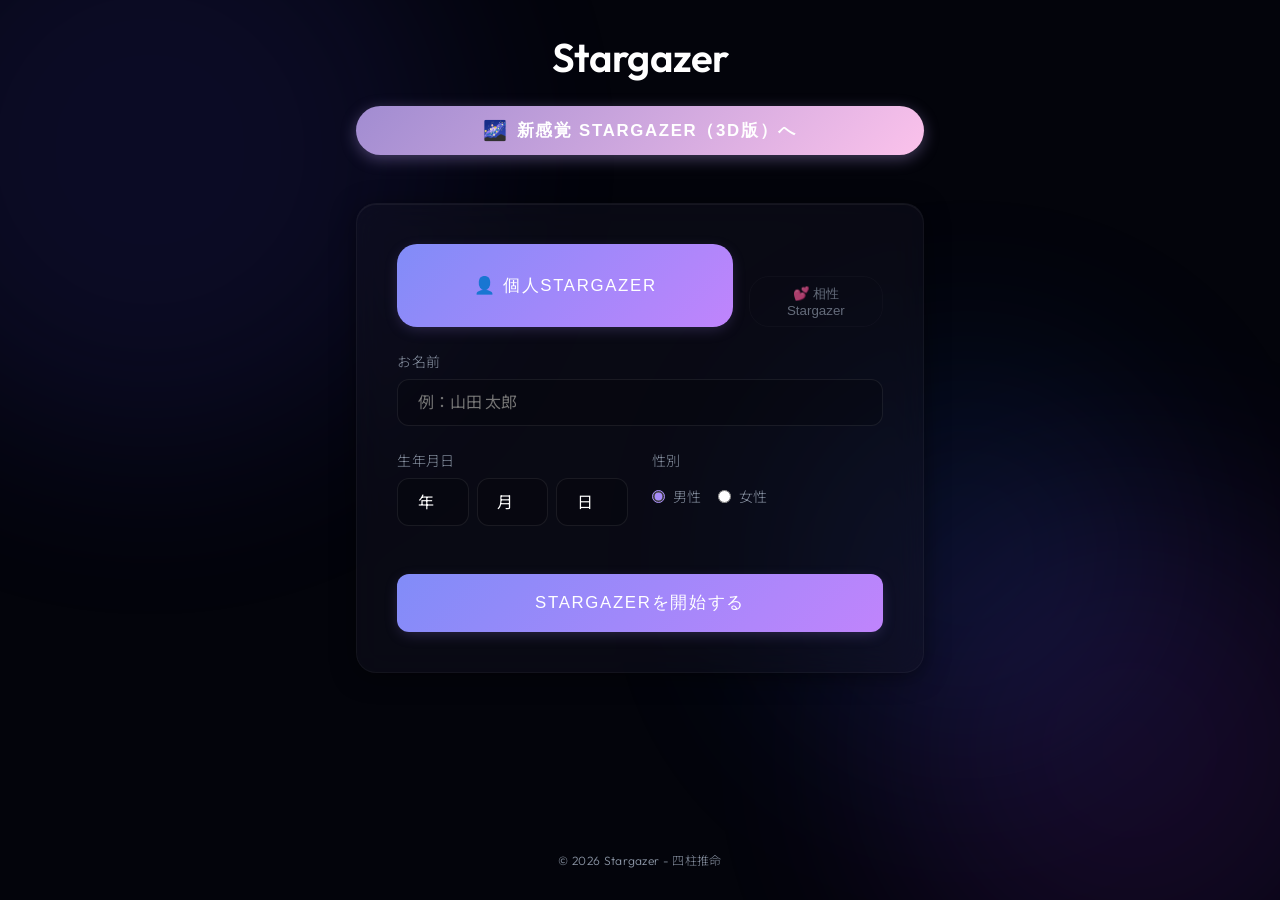
==== index.html @ 3d7edbcd "Add daily fortune aura features, avatar balloon, calendar fortune details, and clean up specific sch" ====
<!DOCTYPE html>
<html lang="ja">

<head>
    <meta charset="UTF-8">
    <meta name="viewport" content="width=device-width, initial-scale=1.0">
    <title>Stargazer | 四柱推命鑑定</title>
    <link rel="preconnect" href="https://fonts.googleapis.com">
    <link rel="preconnect" href="https://fonts.gstatic.com" crossorigin>
    <link
        href="https://fonts.googleapis.com/css2?family=Outfit:wght@300;400;600&family=Noto+Sans+JP:wght@300;400;700&display=swap"
        rel="stylesheet">
    <link rel="stylesheet" href="styles.css">
    <!-- Chart.js -->
    <script src="https://cdn.jsdelivr.net/npm/chart.js"></script>
</head>

<body>
    <div class="background-blobs">
        <div class="blob blob-1"></div>
        <div class="blob blob-2"></div>
        <div class="blob blob-3"></div>
    </div>

    <main class="container">
        <section class="hero glass-panel">
            <h1 class="title" style="margin-bottom: 0;">Stargazer</h1>
            <a href="metaverse.html" class="btn-primary"
                style="display:inline-flex; align-items:center; justify-content:center; gap:0.5rem; margin-top:1.5rem; padding: 0.8rem 2rem; background: linear-gradient(135deg, #a18cd1 0%, #fbc2eb 100%); text-decoration:none; font-weight:bold; border-radius:30px; box-shadow: 0 4px 15px rgba(161, 140, 209, 0.4); transition: transform 0.3s;">
                <span style="font-size:1.2rem;">🌌</span> 新感覚 Stargazer（3D版）へ
            </a>
        </section>

        <section class="card glass input-section">
            <div class="mode-toggle" style="display:flex; justify-content:center; gap:1rem; margin-bottom:1.5rem;">
                <button type="button" id="btn-mode-single" class="btn-primary"
                    style="padding:0.5rem 2rem; border-radius:20px;">👤 個人Stargazer</button>
                <button type="button" id="btn-mode-pair" class="btn-secondary"
                    style="padding:0.5rem 2rem; border-radius:20px; opacity:0.7;">💕 相性Stargazer</button>
            </div>

            <form id="appraisal-form">
                <input type="hidden" id="appraisal-mode" value="single">

                <div id="person-a-block">
                    <h3 class="form-section-title" id="title-person-a"
                        style="display:none; margin-bottom:1rem; font-size:1.1rem; border-bottom:1px solid rgba(255,255,255,0.1); padding-bottom:0.5rem; color:var(--text-primary);">
                        あなた（一人目）の情報</h3>
                    <div class="form-group">
                        <label for="name">お名前</label>
                        <input type="text" id="name" placeholder="例：山田 太郎" required>
                    </div>
                    <div class="form-row">
                        <div class="form-group">
                            <label>生年月日</label>
                            <div class="birthday-selects">
                                <select id="birthday-year" required>
                                    <option value="">年</option>
                                </select>
                                <select id="birthday-month" required>
                                    <option value="">月</option>
                                    <option value="1">1月</option>
                                    <option value="2">2月</option>
                                    <option value="3">3月</option>
                                    <option value="4">4月</option>
                                    <option value="5">5月</option>
                                    <option value="6">6月</option>
                                    <option value="7">7月</option>
                                    <option value="8">8月</option>
                                    <option value="9">9月</option>
                                    <option value="10">10月</option>
                                    <option value="11">11月</option>
                                    <option value="12">12月</option>
                                </select>
                                <select id="birthday-day" required>
                                    <option value="">日</option>
                                </select>
                            </div>
                        </div>
                        <div class="form-group">
                            <label>性別</label>
                            <div class="radio-group">
                                <label class="radio-label">
                                    <input type="radio" name="gender" value="male" checked>
                                    <span>男性</span>
                                </label>
                                <label class="radio-label">
                                    <input type="radio" name="gender" value="female">
                                    <span>女性</span>
                                </label>
                            </div>
                        </div>
                    </div>
                </div>

                <div id="person-b-block" class="hidden" style="margin-top:2rem;">
                    <h3 class="form-section-title"
                        style="margin-bottom:1rem; font-size:1.1rem; border-bottom:1px solid rgba(255,255,255,0.1); padding-bottom:0.5rem; color:var(--text-primary);">
                        お相手（二人目）の情報</h3>
                    <div class="form-group">
                        <label for="name-b">お名前</label>
                        <input type="text" id="name-b" placeholder="例：鈴木 花子">
                    </div>
                    <div class="form-row">
                        <div class="form-group">
                            <label>生年月日</label>
                            <div class="birthday-selects">
                                <select id="birthday-year-b">
                                    <option value="">年</option>
                                </select>
                                <select id="birthday-month-b">
                                    <option value="">月</option>
                                    <option value="1">1月</option>
                                    <option value="2">2月</option>
                                    <option value="3">3月</option>
                                    <option value="4">4月</option>
                                    <option value="5">5月</option>
                                    <option value="6">6月</option>
                                    <option value="7">7月</option>
                                    <option value="8">8月</option>
                                    <option value="9">9月</option>
                                    <option value="10">10月</option>
                                    <option value="11">11月</option>
                                    <option value="12">12月</option>
                                </select>
                                <select id="birthday-day-b">
                                    <option value="">日</option>
                                </select>
                            </div>
                        </div>
                        <div class="form-group">
                            <label>性別</label>
                            <div class="radio-group">
                                <label class="radio-label">
                                    <input type="radio" name="gender-b" value="male">
                                    <span>男性</span>
                                </label>
                                <label class="radio-label">
                                    <input type="radio" name="gender-b" value="female" checked>
                                    <span>女性</span>
                                </label>
                            </div>
                        </div>
                    </div>
                </div>

                <button type="submit" class="btn-primary" style="margin-top:1.5rem;">Stargazerを開始する</button>
            </form>
        </section>

        <section id="result-section" class="result-section hidden">
            <div class="card glass result-card">
                <div class="result-header">
                    <h2 id="result-user-name">山田 太郎 様</h2>
                    <p id="result-user-info">1988年6月29日 生まれ</p>
                </div>

                <div class="meishiki-container">
                    <h3>命式表</h3>

                    <div class="chushatsu-container">
                        <div class="chushatsu-box">天中殺：<span id="chushatsu-value">--</span></div>
                    </div>

                    <div class="meishiki-grid">
                        <!-- Header Row (L to R: Label, Day, Month, Year) -->
                        <div class="meishiki-item header label">柱</div>
                        <div class="meishiki-item header day-pillar">日柱</div>
                        <div class="meishiki-item header">月柱</div>
                        <div class="meishiki-item header">年柱</div>

                        <!-- Kanshi Row -->
                        <div class="meishiki-item label">干支</div>
                        <div id="kanshi-day" class="meishiki-item kanshi-cell day-pillar">
                            <div class="kanshi-chars" id="char-day">--</div>
                        </div>
                        <div id="kanshi-month" class="meishiki-item kanshi-cell">
                            <div class="kanshi-chars" id="char-month">--</div>
                        </div>
                        <div id="kanshi-year" class="meishiki-item kanshi-cell">
                            <div class="kanshi-chars" id="char-year">--</div>
                        </div>

                        <!-- Number Row -->
                        <div class="meishiki-item label">（蔵干指数）</div>
                        <div id="num-day" class="meishiki-item value day-pillar">30</div>
                        <div id="num-month" class="meishiki-item value">--</div>
                        <div id="num-year" class="meishiki-item value">30</div>

                        <!-- Zokan Row -->
                        <div class="meishiki-item label">蔵干</div>
                        <div id="zokan-day" class="meishiki-item value day-pillar">--</div>
                        <div id="zokan-month" class="meishiki-item value">--</div>
                        <div id="zokan-year" class="meishiki-item value">--</div>

                        <!-- Tsuhensai (Main Star) Row -->
                        <div class="meishiki-item label">通変星</div>
                        <div id="tuhen-day-main" class="meishiki-item value day-pillar"></div>
                        <div id="tuhen-month" class="meishiki-item value">--</div>
                        <div id="tuhen-year" class="meishiki-item value">--</div>

                        <!-- Zokan Tsuhensai Row -->
                        <div class="meishiki-item label">蔵干通変星</div>
                        <div id="ztuhen-day" class="meishiki-item value day-pillar">--</div>
                        <div id="ztuhen-month" class="meishiki-item value">--</div>
                        <div id="ztuhen-year" class="meishiki-item value">--</div>

                        <!-- Juniniunsei Row -->
                        <div class="meishiki-item label">十二運星</div>
                        <div id="unsei-day" class="meishiki-item value day-pillar">--</div>
                        <div id="unsei-month" class="meishiki-item value">--</div>
                        <div id="unsei-year" class="meishiki-item value">--</div>

                        <!-- Unsei Energy Row -->
                        <div class="meishiki-item label">運勢エネルギー</div>
                        <div id="energy-day" class="meishiki-item value energy-cell day-pillar">--</div>
                        <div id="energy-month" class="meishiki-item value energy-cell">--</div>
                        <div id="energy-year" class="meishiki-item value energy-cell">--</div>
                    </div>
                </div>

                <div class="analysis-grid">
                    <div class="analysis-card nature-card">
                        <h4>本質（日干）</h4>
                        <div id="nature-icon" class="nature-icon">🌿</div>
                        <p id="nature-title" class="nature-title">乙（きのと）</p>
                        <p id="nature-desc" class="nature-desc">準備中...</p>
                    </div>
                    <div class="analysis-card parameter-card" style="padding: 1.5rem 0.5rem;">
                        <h4 style="margin-bottom: 0;">📊 五行バランス</h4>
                        <div class="radar-chart-container"
                            style="position: relative; width: 100%; height: 180px; margin: 0 auto;">
                            <canvas id="fiveStarsChart"></canvas>
                        </div>
                    </div>
                    <div class="analysis-card">
                        <h4>運勢エネルギー</h4>
                        <div class="energy-circle">
                            <span id="energy-value">0</span>
                        </div>
                        <p class="energy-label">Total Score / 36</p>
                        <p id="energy-desc" class="analysis-small">準備中...</p>
                    </div>
                    <div class="analysis-card health-card">
                        <h4>🍀 健康運・体質傾向</h4>
                        <div id="health-icon" class="nature-icon" style="font-size:2.5rem; margin-bottom:0.5rem;">🏥
                        </div>
                        <p id="health-title" class="nature-title" style="font-size:1.1rem;">判定中...</p>
                        <p id="health-desc" class="nature-desc"
                            style="font-size:0.9rem; text-align:left; margin-top:0.8rem;">準備中...</p>
                    </div>
                </div>

                <!-- 守護イメージ（フルワイド配置） -->
                <div class="image-card card-sub"
                    style="margin-bottom: 1.5rem; height: 280px; border-left: none; border-radius: 16px;">
                    <h4>守護イメージ</h4>
                    <div class="kanshi-image-container" style="border-radius: 16px;">
                        <img id="kanshi-image" src="" alt="日柱イメージ" class="kanshi-image">
                    </div>
                </div>
                <div class="tables-grid">
                    <!-- 天中殺年表 -->
                    <div class="chushatsu-years-section card-sub">
                        <h4>🗓️ 天中殺 年表</h4>
                        <p class="chushatsu-legend"><span class="cs-badge cs-on">天中殺</span>＝当該地支の年 &nbsp; <span
                                class="cs-badge cs-now">今年</span>＝現在年</p>
                        <div id="chushatsu-year-table" class="chushatsu-year-table"></div>
                    </div>

                    <!-- 大運表 -->
                    <div class="da-yun-section card-sub">
                        <h4>🌌 大運（10年ごとの運勢）</h4>
                        <div class="da-yun-legend">
                            <span>立運：<strong id="tate-un-age" style="color:var(--accent);">--</strong>歳</span>
                            <span>方向：<strong id="da-yun-direction">--</strong></span>
                        </div>
                        <div id="da-yun-table" class="da-yun-table"></div>
                    </div>
                </div>

                <div class="theme-buttons-section card-sub" style="margin-bottom: 1.5rem; text-align: center;">
                    <h4 style="margin-bottom: 1rem;">🔮 あなたへのメッセージ</h4>
                    <div style="display: flex; justify-content: center; gap: 1rem; flex-wrap: wrap;">
                        <button type="button" id="btn-year-theme" class="btn-primary theme-btn"
                            style="padding: 0.8rem 1.5rem; border-radius: 8px; box-shadow: 0 4px 10px rgba(161, 140, 209, 0.4); max-width: 200px;"><span
                                style="margin-right:0.5rem">📅</span>今年のテーマ</button>
                        <button type="button" id="btn-month-theme" class="btn-primary theme-btn"
                            style="padding: 0.8rem 1.5rem; border-radius: 8px; background: linear-gradient(135deg, #a18cd1 0%, #a18cd1 100%); max-width: 200px;"><span
                                style="margin-right:0.5rem">🌙</span>今月のテーマ</button>
                        <button type="button" id="btn-lucky-days" class="btn-primary theme-btn"
                            style="padding: 0.8rem 1.5rem; border-radius: 8px; background: linear-gradient(135deg, #f6d365 0%, #fda085 100%); color: #fff; max-width: 200px; box-shadow: 0 4px 15px rgba(253, 160, 133, 0.4);"><span
                                style="margin-right:0.5rem">🌟</span>希望の光</button>
                        <button type="button" id="btn-destiny-days" class="btn-primary theme-btn"
                            style="padding: 0.8rem 1.5rem; border-radius: 8px; background: linear-gradient(135deg, #f093fb 0%, #f5576c 100%); color: #fff; max-width: 200px; box-shadow: 0 4px 15px rgba(245, 87, 108, 0.4);"><span
                                style="margin-right:0.5rem">🔭</span>運命の特異日</button>

                    </div>
                </div>

                <div class="personality-report card-sub">
                    <h4>Stargazer 総合レポート</h4>
                    <p id="report-text">準備中...</p>
                </div>

                <button id="reset-btn" class="btn-secondary">別のStargazerを行う</button>
            </div>
        </section>
    </main>

    <!-- 希望の光（吉日）モーダル -->
    <div id="lucky-days-modal" class="modal-overlay hidden">
        <div class="glass-panel modal-content"
            style="width: 90%; max-width: 500px; padding: 2.5rem 2rem; border-radius: 16px; position: relative; text-align: left; max-height: 85vh; overflow-y: auto;">
            <button id="lucky-days-modal-close"
                style="position: absolute; top: 1rem; right: 1rem; background: none; border: none; font-size: 1.5rem; color: var(--text-secondary); cursor: pointer; transition: color 0.2s;">&times;</button>
            <h3 id="lucky-days-title"
                style="margin-bottom: 1rem; font-size: 1.4rem; color: var(--text-primary); border-bottom: 1px solid rgba(255,255,255,0.2); padding-bottom: 0.5rem;">
                🌟 希望の光（今月の吉日）
            </h3>
            <p style="font-size: 0.9rem; color: var(--text-secondary); margin-bottom: 1.5rem;">
                今月の中で、運勢の波が特に良い「青春」「飛躍」「絶好調」に該当する日をピックアップしました。行動を起こす目安にしてみてください。
            </p>
            <div id="lucky-days-list" style="display: flex; flex-direction: column; gap: 1rem;">
                <!-- JSで動的にリスト生成 -->
            </div>
            <div id="lucky-days-empty"
                style="display: none; text-align: center; color: var(--text-secondary); padding: 2rem 0;">
                今月は該当する日がありません。次の好機に向けて準備を整えましょう。
            </div>
        </div>
    </div>

    <!-- 運命の特異日モーダル -->
    <div id="destiny-days-modal" class="modal-overlay hidden">
        <div class="glass-panel modal-content"
            style="width: 90%; max-width: 500px; padding: 2.5rem 2rem; border-radius: 16px; position: relative; text-align: left; max-height: 85vh; overflow-y: auto;">
            <button id="destiny-days-modal-close"
                style="position: absolute; top: 1rem; right: 1rem; background: none; border: none; font-size: 1.5rem; color: var(--text-secondary); cursor: pointer; transition: color 0.2s;">&times;</button>
            <h3 id="destiny-days-title"
                style="margin-bottom: 1rem; font-size: 1.4rem; color: var(--text-primary); border-bottom: 1px solid rgba(255,255,255,0.2); padding-bottom: 0.5rem;">
                🔭 運命の特異日（向こう3ヶ月）
            </h3>
            <p style="font-size: 0.9rem; color: var(--text-secondary); margin-bottom: 1.5rem;">
                あなたの本質（日柱）と強く共鳴する特別な日です。<br>
                <span style="color:#f472b6; font-weight:bold;">【律音】</span> 新しいスタートに最適な日<br>
                <span style="color:#a78bfa; font-weight:bold;">【宿命大半会】</span> 大きな飛躍と発展が期待できる日<br>
                <span style="color:#38bdf8; font-weight:bold;">【納音】</span> 因縁が解け、白紙に戻すリセットの日
            </p>
            <div id="destiny-days-list" style="display: flex; flex-direction: column; gap: 1rem;">
                <!-- JSで動的にリスト生成 -->
            </div>
            <div id="destiny-days-empty"
                style="display: none; text-align: center; color: var(--text-secondary); padding: 2rem 0;">
                この3ヶ月間は該当する特異日がありません。
            </div>
        </div>
    </div>


    <!-- テーマモーダル -->
    <div id="theme-modal" class="modal-overlay hidden">
        <div class="glass-panel modal-content"
            style="width: 90%; max-width: 500px; padding: 2.5rem 2rem; border-radius: 16px; position: relative; text-align: left;">
            <button id="theme-modal-close"
                style="position: absolute; top: 1rem; right: 1rem; background: none; border: none; font-size: 1.5rem; color: var(--text-secondary); cursor: pointer; transition: color 0.2s;">&times;</button>
            <h3 id="theme-title"
                style="margin-bottom: 0.5rem; font-size: 1.4rem; color: var(--text-primary); border-bottom: 1px solid rgba(255,255,255,0.2); padding-bottom: 0.5rem;">
            </h3>
            <div style="margin-bottom: 1.5rem; display: flex; align-items: center; gap: 0.8rem;">
                <span id="theme-badge" class="cs-badge"></span>
                <span id="theme-rating" style="font-weight: bold; font-size: 1.3rem;"></span>
            </div>

            <div id="theme-star-info"
                style="margin-bottom: 1.5rem; background: rgba(255,255,255,0.05); border-radius: 8px; padding: 1rem; border: 1px solid rgba(255,255,255,0.1); display: none;">
                <div style="display: flex; justify-content: space-around; text-align: center;">
                    <div>
                        <div style="font-size: 0.8rem; color: var(--text-secondary); margin-bottom: 0.3rem;">巡る干支</div>
                        <div id="theme-kanshi"
                            style="font-size: 1.2rem; font-weight: bold; color: var(--text-primary); letter-spacing: 0.1em;">
                            --</div>
                    </div>
                    <div>
                        <div style="font-size: 0.8rem; color: var(--text-secondary); margin-bottom: 0.3rem;">テーマ(通変星)
                        </div>
                        <div id="theme-tuhen" style="font-size: 1.1rem; font-weight: bold; color: #a78bfa;">--</div>
                    </div>
                    <div>
                        <div style="font-size: 0.8rem; color: var(--text-secondary); margin-bottom: 0.3rem;">エネルギー(十二運)
                        </div>
                        <div id="theme-unsei" style="font-size: 1.1rem; font-weight: bold; color: #34d399;">--</div>
                    </div>
                </div>
            </div>

            <p id="theme-desc"
                style="font-weight: 600; font-size: 1.1rem; margin-bottom: 1rem; color: var(--accent); white-space: pre-wrap; line-height: 1.6;">
            </p>
            <p id="theme-message"
                style="line-height: 1.8; color: var(--text-secondary); white-space: pre-wrap; font-size: 0.95rem;"></p>
        </div>
    </div>

    <footer>
        <p>&copy; 2026 Stargazer - 四柱推命</p>
    </footer>

    <script>
        /**
         * 四柱推命 鑑定ロジック
         */

        // --- 定数・データ定義 ---

        const CYCLE_DATA = [
            { label: '忍耐', rating: '×', ratingClass: 'bad', desc: '天中殺: 1年目' },
            { label: '陰徳', rating: '×', ratingClass: 'bad', desc: '天中殺: 2年目' },
            { label: '修行', rating: '×', ratingClass: 'bad', desc: '天中殺: 3年目' },
            { label: '夜明け', rating: '○', ratingClass: 'good', desc: '4年目' },
            { label: '進化', rating: '○', ratingClass: 'good', desc: '5年目' },
            { label: '決意', rating: '○', ratingClass: 'good', desc: '6年目' },
            { label: '休息', rating: '×', ratingClass: 'bad', desc: '7年目' },
            { label: '青春', rating: '◎', ratingClass: 'great', desc: '8年目' },
            { label: '空転', rating: '××', ratingClass: 'bad', desc: '9年目' },
            { label: '飛躍', rating: '◎◎', ratingClass: 'great', desc: '10年目' },
            { label: '絶好調', rating: '◎◎', ratingClass: 'great', desc: '11年目' },
            { label: '頂点', rating: '◎', ratingClass: 'great', desc: '12年目' }
        ];

        const THEME_MESSAGES = {
            '木': {
                0: '冬の土の中で静かに耐え忍ぶ時期。表立った行動は控え、内面的な成長と知識の吸収に専念しましょう。焦らず「根を張る」意識が後々の大きな飛躍に繋がります。',
                1: '見返りを求めない裏方としての行動が運気を開きます。周囲のサポートに回り、あなたの持つ「優しさ」を惜しみなく分かち合うことで、強力な陰徳が積まれます。',
                2: '過去のしがらみや不要なプライドを手放す修行の時。変化を恐れず、柔軟な心で新しい価値観を受け入れましょう。春の芽吹きはもうすぐそこです。',
                3: '長い冬が明け、ついに温かな光が差し込み始めました。あなたの本来の持ち味である「向上心」を発揮し、新しい目標を立てて小さな一歩を踏み出しましょう。',
                4: '枝葉がぐんぐん伸びるように、成長のスピードが加速します。周囲との調和を大切にしながら、積極的にコミュニケーションを取り、協力の輪を広げてください。',
                5: '今後の方向性を決定づける重要な時期。「これだ！」と思う道があれば、迷わず決断し行動に移しましょう。あなたの真っすぐなエネルギーが道を切り開きます。',
                6: '少しペースダウンして、心と体のメンテナンスを行う休息期。無理に前進しようとせず、自然に触れたり、好きな趣味に没頭したりしてリフレッシュを。',
                7: '瑞々しい若葉のように、エネルギーに溢れた最高の時期です。失敗を恐れずに新しいチャレンジを重ねることで、素晴らしい出会いやチャンスを引き寄せます。',
                8: '良かれと思った行動が裏目に出やすい空回り期。焦って結果を求めず、一度立ち止まって計画を見直す冷静さを持ちましょう。「待つこと」も大切な戦略です。',
                9: 'これまでの努力が一気に花開く飛躍の時。自身の直感と実力を信じて、スケールの大きな目標に挑戦してください。あなたの存在が周囲を力強く牽引します。',
                10: '運気は最高潮。大樹が豊かな果実を実らせるように、全てが思い通りに進みやすい絶好調期です。自信を持って表舞台に立ち、存分に実力を発揮してください。',
                11: '12年のサイクルが一つの頂点を迎えました。これまでの成果に対する感謝を忘れず、得た豊かさや経験を周囲に還元していくことで、次のサイクルへの良い準備となります。'
            },
            '火': {
                0: '炎を小さく保ち、じっくりと燃えるための薪を集める時期。無理な拡大は避け、足元を固めて自己のスキルアップや内省に時間を使ってください。',
                1: '自分が目立つのではなく、誰かのために火を灯す陰徳の時。ボランティアや裏方作業に徹することで、あなたの心の炎がより純粋なものへと磨かれます。',
                2: '予期せぬトラブルや試練を通じて、精神力が高まる修行期。感情的にならず、冷静に状況を見極めるクールな視点を持つことでブレイクスルーが起こります。',
                3: '暗闇に朝陽が差し込む夜明け。あなたの内なる情熱が再び呼び覚まされます。直感を信じて、心がワクワクするような新しいプロジェクトを始動させましょう。',
                4: '火勢が次第に強まり、運気が上昇・進化していく時期。持ち前の明るさと行動力で周囲を巻き込み、一気に理想に向かって突き進んでください。',
                5: '強い意志を持って、一つの目標にフォーカスする決意の時。あれこれ手を広げるのをやめ、本当に燃えたいテーマを絞ることで爆発的な成果を生み出します。',
                6: '燃え尽き症候群に注意が必要な休息期。熱を出しすぎず、ゆったりと過ごす時間を確保してください。芸術や音楽に触れることで良いインスピレーションが得られます。',
                7: 'キャンプファイヤーの中心で踊るような、楽しくて刺激的な時期。持ち前のカリスマ性を発揮し、人との交流を大いに楽しんでください。インスピレーションが冴え渡ります。',
                8: '情熱が空回りして、周囲との温度差が生まれやすい時期。自分のペースを押し付けず、一呼吸置いて相手の意見に耳を傾ける「余裕」を意識しましょう。',
                9: '一気に炎が燃え上がり、周囲を圧倒するような飛躍の時。過去の制限を越えて、これまで不可能だと思っていたことにも果敢に挑んでください。大成功の予感です。',
                10: '眩しい太陽のように、全てを照らし出す絶好調の時期。あなたのエネルギーが最高点に達します。主役として大いに輝き、思い描いたビジョンを現実のものにしてください。',
                11: 'これまでの燃えさかる情熱が、穏やかで暖かい光へと変わる頂点の時。達成感と共に、培った経験や豊かさを周囲に分け与え、感謝の心で次のサイクルへ備えましょう。'
            },
            '土': {
                0: '冬の乾いた大地のように、じっと春を待つ忍耐の時期。大きな勝負には出ず、地道な日常を大切にしながら、知識や教養という「養分」を蓄えることに専念しましょう。',
                1: '目立たない場所で土台を固める陰徳の時。身の回りの整理整頓や、誰もやりたがらない地味な作業を率先して行うことで、あなたの大地により福が蓄積されます。',
                2: '価値観の転換を迫られる修行の期間。過去の成功体験に固執せず、不要なものは思い切って手放すことで、より豊かな土壌へと生まれ変わる準備が整います。',
                3: '凍てついた土が融け、新しい生命が芽吹き始める夜明け。あなたの持ち味である「安定感」を活かしながらも、少しだけ新しい分野へ足を踏み入れてみましょう。',
                4: '大地に緑が広がるように、着実な進化と発展を遂げる時期。周囲からの信頼が厚くなり、大きな役割を任されるかもしれません。愛情を持って丁寧に取り組みましょう。',
                5: 'ブレない強い意志で、確固たる土台を築き上げる決意の時。長期的な視点に立ち、「これを一生のライフワークにする」という覚悟を決めるのに最適なタイミングです。',
                6: '心身の過労に注意し、リフレッシュが必要な休息期。土の性質を持つあなたは色々抱え込みがちです。たまには責任を手放し、自然豊かな場所で大地のエネルギーをチャージして。',
                7: '豊かな大地に花々が咲き乱れるような素晴らしい時期。持ち前の包容力と社交性が最大限に発揮され、多くの人があなたのもとに集まります。人脈作りに最適です。',
                8: '良かれと思ったお世話が過干渉になりやすく、人間関係が空回りしがちな時期。適度な距離感を保ち、「見守る愛」を意識することでトラブルを回避できます。',
                9: 'これまでの地道な努力が大きな山となり、揺るぎない地位を確立する飛躍の時。スケールの大きな夢にも手が届きます。豊かな土壌から極上の作物を収穫しましょう。',
                10: 'あなたの持つ包容力と安定感が最高に輝く絶好調期。全てを受け入れ、大勢の人を導くリーダーとして揺るぎない成果を上げることができます。大盤振る舞いが吉。',
                11: '全てを内包し、完成された豊かな大地となる頂点の時。得られた富や人脈に感謝し、それを次の世代へと継承していくような利他的な活動が、さらなる運気を呼び込みます。'
            },
            '金': {
                0: '原石がまだ厚い岩盤の中に眠っているような忍耐の時期。今は無理に自分をアピールせず、ひたすら内面を磨き、実力を蓄えるための自己研鑽に励みましょう。',
                1: '見えないところで誰かのために尽くす陰徳の時。己の美学に従い、見返りを求めずに社会や他者に奉仕することで、あなたの魂の本質的な輝きが増していきます。',
                2: '熱い火に打たれ、不純物を取り除かれる修行の期間。現状への不満や葛藤が生まれやすいですが、それはあなたがより純度の高い宝石へと研ぎ澄まされるためのプロセスです。',
                3: '長く続いた試練が終わり、新たな可能性の光が見える夜明け。持ち前の鋭い直感と決断力を活かして、不要なものを断捨離し、本当に大切なものだけを選び取りましょう。',
                4: 'これまでの経験が確かな自信へと変わり、大きく進化する時期。完璧主義になりすぎず、過程を楽しみながらスピーディーに行動することで、着実に成果が上がります。',
                5: '迷いを断ち切り、鋼のような強い意志で進むべき道を定める決意の時。「これしかない」という確信が持てるはずです。目標に向かって一直線に突き進んでください。',
                6: '張り詰めた緊張の糸を緩め、心身を休ませるべき休息期。鋭い刃も定期的な手入れが必要です。美しい音楽や芸術に触れ、疲れた心を優しく癒やしてあげましょう。',
                7: '磨かれた宝石のように、あなたの魅力や才能がキラキラと輝き周囲を魅了する時期。スポットライトを浴びる機会が増えます。感性の赴くままに自由に楽しみましょう。',
                8: '理想が高すぎて現実と噛み合わず、空回りしやすい時期。他者への批判精神が強くなりがちなので、相手の不完全さも受け入れる「心の余白」を持つことが大切です。',
                9: 'これまでの苦労が報われ、一気に高く飛躍する時期。あなたの鋭い決断力と行動力が最大限に活かされ、長年の目標を見事に射止めることができるでしょう。',
                10: '一点の曇りもない最高級の宝石として、圧倒的な存在感を放つ絶好調期です。これまでの努力が素晴らしい形で評価されます。堂々と美しく、頂点の景色を楽しんでください。',
                11: '12年のサイクルを鮮やかに完遂する頂点の時。美しく整った結果に満足するだけでなく、共に歩んでくれた仲間への感謝を忘れず、豊かな実績を分かち合いましょう。'
            },
            '水': {
                0: '冷たい氷の底に深く潜り、じっと春の雪解けを待つ忍耐の時期。無理に流れを変えようとせず、今はひたすら知識の泉を深く掘り下げ、内なる叡智を蓄えましょう。',
                1: '乾いた大地を密かに潤す地下水のように、人知れず他者をサポートする陰徳の時。見えない優しさが巡り巡って、いずれあなたに大きな恵みをもたらします。',
                2: '濁った水が濾過されるような修行の期間。人間関係での迷いや葛藤が生じやすいですが、何者にも染まらない本来の清らかさを取り戻すための大切なプロセスです。',
                3: '氷が少しずつ溶け出し、新たな流れが生まれる夜明け。持ち前の柔軟性と適応力を活かして、新しい環境や価値観にスムーズに飛び込んでいきましょう。直感が冴えます。',
                4: '小川が川岸の幅を広げながら進むように、運気が着実に進化・拡大していく時期。豊富な知識とアイデアを武器に、滞っていた物事を一気に前進させることができます。',
                5: '豊かな水脈を見つけ出し、明確な方向へと流れを定める決意の時。あれこれと迷うのをやめ、心の奥底が本当に望んでいる目標に一直線に向かう覚悟を決めてください。',
                6: '激しい流れから一時的に離れ、静かな湖面のように心身を波立たせない休息期。深くリラックスできる温泉に行ったり、一人の時間を長くとることでエネルギーが回復します。',
                7: '自由に形を変える水のように、変化に富んだエキサイティングな時期。交友関係が広がり、インスピレーションが湧き出します。知的好奇心の赴くままに行動しましょう。',
                8: 'あちこちに気を使いすぎてエネルギーが分散し、空回りしやすい時期。「全てを取りこぼさないように」という強迫観念を手放し、本当に重要なことだけに集中してください。',
                9: '大きな河となって堂々と海へ流れ込むような、スケールの大きい飛躍の時。これまでの積み重ねが大きなうねりとなり、不可能に思えた壁も難なく突破できるでしょう。',
                10: '全ての命を潤す豊かな大海原のように、影響力が最大になる絶好調の時期。溢れる情報と人脈を巧みに操り、思い通りの世界をつくり上げてください。最高の運気を楽しんで。',
                11: '海から蒸発しまた雨となって降り注ぐような、サイクルの完成と次への還元の時。得た知識や豊かさを「恵みの雨」として周囲に降り注ぎ、次のステージへの準備を整えましょう。'
            }
        };

        const TENKAN = ['甲', '乙', '丙', '丁', '戊', '己', '庚', '辛', '壬', '癸'];
        const CHISHI = ['子', '丑', '寅', '卯', '辰', '巳', '午', '未', '申', '酉', '戌', '亥'];

        // 通変星対応表 (日干 vs 他の天干/蔵干)
        const TUHEN_TABLE = {
            '甲': { '甲': '比肩', '乙': '劫財', '丙': '食神', '丁': '傷官', '戊': '偏財', '己': '正財', '庚': '偏官', '辛': '正官', '壬': '偏印', '癸': '印綬' },
            '乙': { '乙': '比肩', '甲': '劫財', '丁': '食神', '丙': '傷官', '己': '偏財', '戊': '正財', '辛': '偏官', '庚': '正官', '癸': '偏印', '壬': '印綬' },
            '丙': { '丙': '比肩', '丁': '劫財', '戊': '食神', '己': '傷官', '庚': '偏財', '辛': '正財', '壬': '偏官', '癸': '正官', '甲': '偏印', '乙': '印綬' },
            '丁': { '丁': '比肩', '丙': '劫財', '己': '食神', '戊': '傷官', '辛': '偏財', '庚': '正財', '癸': '偏官', '壬': '正官', '乙': '偏印', '甲': '印綬' },
            '戊': { '戊': '比肩', '己': '劫財', '庚': '食神', '辛': '傷官', '壬': '偏財', '癸': '正財', '甲': '偏官', '乙': '正官', '丙': '偏印', '丁': '印綬' },
            '己': { '己': '比肩', '戊': '劫財', '辛': '食神', '庚': '傷官', '癸': '偏財', '壬': '正財', '乙': '偏官', '甲': '正官', '丁': '偏印', '丙': '印綬' },
            '庚': { '庚': '比肩', '辛': '劫財', '壬': '食神', '癸': '傷官', '甲': '偏財', '乙': '正財', '丙': '偏官', '丁': '正官', '戊': '偏印', '己': '印綬' },
            '辛': { '辛': '比肩', '庚': '劫財', '癸': '食神', '壬': '傷官', '乙': '偏財', '甲': '正財', '丁': '偏官', '丙': '正官', '己': '偏印', '戊': '印綬' },
            '壬': { '壬': '比肩', '癸': '劫財', '甲': '食神', '乙': '傷官', '丙': '偏財', '丁': '正財', '戊': '偏官', '己': '正官', '庚': '偏印', '辛': '印綬' },
            '癸': { '癸': '比肩', '壬': '劫財', '乙': '食神', '甲': '傷官', '丁': '偏財', '丙': '正財', '己': '偏官', '戊': '正官', '辛': '偏印', '庚': '印綬' }
        };

        // 十二運星対応表 (日干 vs 地支)
        const UNSEI_TABLE = {
            '甲': { '亥': '長生', '戌': '養', '酉': '胎', '申': '絶', '未': '墓', '午': '死', '巳': '病', '辰': '衰', '卯': '帝旺', '寅': '建禄', '丑': '冠帯', '子': '沐浴' },
            '乙': { '午': '長生', '巳': '沐浴', '辰': '冠帯', '卯': '建禄', '寅': '帝旺', '丑': '衰', '子': '病', '亥': '死', '戌': '墓', '酉': '絶', '申': '胎', '未': '養' },
            '丙': { '寅': '長生', '丑': '養', '子': '胎', '亥': '絶', '戌': '墓', '酉': '死', '申': '病', '未': '衰', '午': '帝旺', '巳': '建禄', '辰': '冠帯', '卯': '沐浴' },
            '丁': { '酉': '長生', '申': '沐浴', '未': '冠帯', '午': '建禄', '巳': '帝旺', '辰': '衰', '卯': '病', '寅': '死', '丑': '墓', '子': '絶', '亥': '胎', '戌': '養' },
            '戊': { '寅': '長生', '丑': '養', '子': '胎', '亥': '絶', '戌': '墓', '酉': '死', '申': '病', '未': '衰', '午': '帝旺', '巳': '建禄', '辰': '冠帯', '卯': '沐浴' },
            '己': { '酉': '長生', '申': '沐浴', '未': '冠帯', '午': '建禄', '巳': '帝旺', '辰': '衰', '卯': '病', '寅': '死', '丑': '墓', '子': '絶', '亥': '胎', '戌': '養' },
            '庚': { '巳': '長生', '辰': '養', '卯': '胎', '寅': '絶', '丑': '墓', '子': '死', '亥': '病', '戌': '衰', '酉': '帝旺', '申': '建禄', '未': '冠帯', '午': '沐浴' },
            '辛': { '子': '長生', '亥': '沐浴', '戌': '冠帯', '酉': '建禄', '申': '帝旺', '未': '衰', '午': '病', '巳': '死', '辰': '墓', '卯': '絶', '寅': '胎', '丑': '養' },
            '壬': { '申': '長生', '未': '養', '午': '胎', '巳': '絶', '辰': '墓', '卯': '死', '寅': '病', '丑': '衰', '子': '帝旺', '亥': '建禄', '戌': '冠帯', '酉': '沐浴' },
            '癸': { '卯': '長生', '寅': '沐浴', '丑': '冠帯', '子': '建禄', '亥': '帝旺', '戌': '衰', '酉': '病', '申': '死', '未': '墓', '午': '絶', '巳': '胎', '辰': '養' }
        };

        // 十二運星のエネルギー値
        const ENERGY_VALUES = {
            '胎': 3, '養': 6, '長生': 9, '沐浴': 7, '冠帯': 10, '建禄': 11,
            '帝旺': 12, '衰': 8, '病': 4, '死': 2, '墓': 5, '絶': 1
        };

        // 蔵干表 (地支 vs 日数)
        const TORIUMI_ZOKAN = {
            '子': (d) => (d <= 10 ? '壬' : '癸'),
            '丑': (d) => (d <= 9 ? '癸' : (d <= 12 ? '辛' : '己')),
            '寅': (d) => (d <= 7 ? '戊' : (d <= 14 ? '丙' : '甲')),
            '卯': (d) => (d <= 10 ? '甲' : '乙'),
            '辰': (d) => (d <= 9 ? '乙' : (d <= 12 ? '癸' : '戊')),
            '巳': (d) => (d <= 7 ? '庚' : (d <= 14 ? '戊' : '丙')),
            '午': (d) => (d <= 10 ? '丙' : (d <= 20 ? '己' : '丁')),
            '未': (d) => (d <= 9 ? '丁' : (d <= 12 ? '乙' : '己')),
            '申': (d) => (d <= 10 ? '戊' : (d <= 17 ? '壬' : '庚')),
            '酉': (d) => (d <= 10 ? '庚' : '辛'),
            '戌': (d) => (d <= 9 ? '辛' : (d <= 12 ? '丁' : '戊')),
            '亥': (d) => (d <= 12 ? '甲' : '壬')
        };

        // 十二支と季節の対応
        const SEASON_MAP = {
            '寅': '春', '卯': '春', '辰': '春',
            '巳': '夏', '午': '夏', '未': '夏',
            '申': '秋', '酉': '秋', '戌': '秋',
            '亥': '冬', '子': '冬', '丑': '冬'
        };

        // 日干ごとのアイコン・説明
        const NATURE_DATA = {
            '甲': { icon: '🌲', title: '甲 (きのえ)', desc: 'まっすぐ伸びる大樹。正義感があり、向上心に燃えるリーダータイプ。' },
            '乙': { icon: '🌿', title: '乙 (きのと)', desc: 'しなやかな草花。調和を重んじ、粘り強さと柔軟性を兼ね備える。' },
            '丙': { icon: '☀️', title: '丙 (ひのえ)', desc: '燦々と輝く太陽。明るく開放的で、周囲を照らすカリスマ性を持つ。' },
            '丁': { icon: '🕯️', title: '丁 (ひのと)', desc: '温かな灯火。繊細で情熱的、内面に強い意志を秘めた努力家。' },
            '戊': { icon: '⛰️', title: '戊 (つちのえ)', desc: '堂々とした山。包容力があり、周囲からの信頼を集める安定型。' },
            '己': { icon: '🌱', title: '己 (つちのと)', desc: '豊かな田園。愛情深く、多才で知識を吸収する力に優れる。' },
            '庚': { icon: '⚔️', title: '庚 (かのえ)', desc: '鋭い鋼鉄。決断力と行動力があり、逆境に立ち向かう開拓者。' },
            '辛': { icon: '💎', title: '辛 (かのと)', desc: '輝く宝石。美意識が高く、試練を経て輝きを増す直感の人。' },
            '壬': { icon: '🌊', title: '壬 (みずのえ)', desc: '広大な海。自由奔放で知的、どんな環境にも適応する変幻自在。' },
            '癸': { icon: '🌧️', title: '癸 (みずのと)', desc: '潤いの雨。慈愛に満ち、献身的に周囲を癒やす知恵の持ち主。' }
        };

        // 健康運データ（日干・五行ベース）
        const HEALTH_DATA = {
            '甲': { element: '木', icon: '🌳', title: '肝臓・自律神経に注意', desc: 'ストレスを溜め込むと肝臓や自律神経、目の疲れに出やすい体質です。意識的なリラックスと十分な睡眠を心がけ、酸味のある食べ物（柑橘類やお酢など）を摂ると吉。' },
            '乙': { element: '木', icon: '🌿', title: '肝臓・自律神経に注意', desc: '気疲れやストレスが神経や首、肩のコリとして現れやすいタイプです。マッサージやアロマでリラックスする時間を持ち、酸味のあるものを少しずつ取り入れましょう。' },
            '丙': { element: '火', icon: '☀️', title: '心臓・血液循環に注意', desc: '感情の起伏が心臓の負担や血圧、動悸に繋がりやすい体質です。興奮しすぎないように落ち着く時間を持ち、苦味のある食べ物（ゴーヤや緑茶など）でクールダウンを。' },
            '丁': { element: '火', icon: '🕯️', title: '心臓・血液循環に注意', desc: '神経をすり減らすと心臓や小腸に負担がかかり、不眠や血流不足になりやすい傾向があります。夜はゆっくり過ごすことを意識し、苦味のアクセントを取り入れましょう。' },
            '戊': { element: '土', icon: '⛰️', title: '胃腸・消化器系に注意', desc: '考えすぎや悩み事が直接胃腸のトラブル（胃痛や消化不良）に出やすい体質です。甘味のある自然な食材（かぼちゃやさつまいもなど）を摂り、よく噛んで食べることが大切です。' },
            '己': { element: '土', icon: '🌾', title: '胃腸・消化器系に注意', desc: '世話焼きで気を使って無理をすると、脾臓や胃、口すわりの不調が出やすいタイプです。食事の時間を規則正しくし、根菜類など自然な甘味をゆっくり味わいましょう。' },
            '庚': { element: '金', icon: '⚔️', title: '肺・呼吸器系に注意', desc: '乾燥や悲しみの感情に弱く、風邪を引くと咳や鼻炎、皮膚の荒れとして長引きやすい体質です。辛味の食材（ネギや生姜など）を取り入れ、深呼吸と保湿を徹底してください。' },
            '辛': { element: '金', icon: '💎', title: '肺・呼吸器系に注意', desc: 'デリケートでストレスに弱く、呼吸器や大腸、肌の乾燥トラブルに出やすい傾向です。白湯や保湿ケアで体を労わり、適度に辛味のあるネギやスパイスで温めましょう。' },
            '壬': { element: '水', icon: '🌊', title: '腎臓・冷え性に注意', desc: '寒さや冷えに最も弱く、生命力の源である腎臓や仙骨、泌尿器に疲れが出やすい体質です。塩気を適度に取り入れ、下半身を冷やさないように温活を意識することが重要です。' },
            '癸': { element: '水', icon: '🌧️', title: '腎臓・冷え性に注意', desc: '疲労が蓄積するとホルモンバランスや免疫力が落ち、膀胱や足腰・耳の不調に出やすいタイプです。黒い食材（黒豆や海藻など）と適度な塩味を摂り、体を芯から温めてください。' }
        };

        // 五星（通変星グループ）の定義
        const FIVE_STARS = {
            'jisei': ['比肩', '劫財'],
            'yusei': ['食神', '傷官'],
            'zaisei': ['偏財', '正財'],
            'kansei': ['偏官', '正官'],
            'insei': ['偏印', '印綬']
        };

        // 節入り日データ（簡易版）
        const SETSUIRI = [5, 4, 6, 5, 5, 6, 7, 7, 8, 8, 7, 7]; // 1月〜12月の節入り日

        // --- メインロジック ---

        document.addEventListener('DOMContentLoaded', () => {
            const form = document.getElementById('appraisal-form');
            const resetBtn = document.getElementById('reset-btn');
            const inputSection = document.querySelector('.input-section');
            const resultSection = document.getElementById('result-section');

            // 年プルダウンの生成
            const yearSelect = document.getElementById('birthday-year');
            const yearSelectB = document.getElementById('birthday-year-b');
            const currentYear = new Date().getFullYear();
            for (let y = currentYear; y >= 1920; y--) {
                const optA = document.createElement('option');
                optA.value = y; optA.textContent = y + '年';
                yearSelect.appendChild(optA);

                const optB = document.createElement('option');
                optB.value = y; optB.textContent = y + '年';
                yearSelectB.appendChild(optB);
            }

            // 日プルダウン更新（一人目）
            function updateDays() {
                const daySelect = document.getElementById('birthday-day');
                const y = parseInt(yearSelect.value) || 2000;
                const m = parseInt(document.getElementById('birthday-month').value) || 1;
                const maxDay = new Date(y, m, 0).getDate();
                const prevDay = parseInt(daySelect.value);
                daySelect.innerHTML = '<option value="">日</option>';
                for (let d = 1; d <= maxDay; d++) {
                    const opt = document.createElement('option');
                    opt.value = d; opt.textContent = d + '日';
                    if (d === prevDay) opt.selected = true;
                    daySelect.appendChild(opt);
                }
            }

            // 日プルダウン更新（二人目）
            function updateDaysB() {
                const daySelect = document.getElementById('birthday-day-b');
                const y = parseInt(yearSelectB.value) || 2000;
                const m = parseInt(document.getElementById('birthday-month-b').value) || 1;
                const maxDay = new Date(y, m, 0).getDate();
                const prevDay = parseInt(daySelect.value);
                daySelect.innerHTML = '<option value="">日</option>';
                for (let d = 1; d <= maxDay; d++) {
                    const opt = document.createElement('option');
                    opt.value = d; opt.textContent = d + '日';
                    if (d === prevDay) opt.selected = true;
                    daySelect.appendChild(opt);
                }
            }

            yearSelect.addEventListener('change', updateDays);
            document.getElementById('birthday-month').addEventListener('change', updateDays);
            yearSelectB.addEventListener('change', updateDaysB);
            document.getElementById('birthday-month-b').addEventListener('change', updateDaysB);
            updateDays();
            updateDaysB();

            // モード切替
            const btnSingle = document.getElementById('btn-mode-single');
            const btnPair = document.getElementById('btn-mode-pair');
            const modeInput = document.getElementById('appraisal-mode');
            const blockA = document.getElementById('person-a-block');
            const blockB = document.getElementById('person-b-block');
            const titleA = document.getElementById('title-person-a');

            btnSingle.addEventListener('click', () => {
                modeInput.value = 'single';
                btnSingle.className = 'btn-primary';
                btnSingle.style.opacity = '1';
                btnPair.className = 'btn-secondary';
                btnPair.style.opacity = '0.7';
                blockB.classList.add('hidden');
                titleA.style.display = 'none';
            });

            btnPair.addEventListener('click', () => {
                modeInput.value = 'pair';
                btnPair.className = 'btn-primary';
                btnPair.style.opacity = '1';
                btnSingle.className = 'btn-secondary';
                btnSingle.style.opacity = '0.7';
                blockB.classList.remove('hidden');
                titleA.style.display = 'block';
            });

            form.addEventListener('submit', (e) => {
                e.preventDefault();
                try {
                    const mode = modeInput.value;
                    const y = parseInt(document.getElementById('birthday-year').value);
                    const m = parseInt(document.getElementById('birthday-month').value);
                    const d = parseInt(document.getElementById('birthday-day').value);
                    const name = document.getElementById('name').value;
                    const gender = document.querySelector('input[name="gender"]:checked').value;

                    if (!y || !m || !d) {
                        alert('生年月日を選択してください。');
                        return;
                    }

                    const birthday = new Date(y, m - 1, d);
                    const meishiki = calculateMeishiki(birthday);
                    const daYun = calculateDaYun(birthday, gender, meishiki);

                    if (mode === 'single') {
                        document.getElementById('compatibility-section')?.remove();
                        displayResult(name, birthday, meishiki, daYun);
                    } else {
                        // 相性占いモード
                        const yB = parseInt(document.getElementById('birthday-year-b').value);
                        const mB = parseInt(document.getElementById('birthday-month-b').value);
                        const dB = parseInt(document.getElementById('birthday-day-b').value);
                        const nameB = document.getElementById('name-b').value || 'お相手';
                        const genderB = document.querySelector('input[name="gender-b"]:checked').value;

                        if (!yB || !mB || !dB) {
                            alert('お相手の生年月日を選択してください。');
                            return;
                        }

                        const birthdayB = new Date(yB, mB - 1, dB);
                        const meishikiB = calculateMeishiki(birthdayB);
                        const daYunB = calculateDaYun(birthdayB, genderB, meishikiB);

                        document.getElementById('compatibility-section')?.remove();
                        // 個人鑑定セクションを相性モード時はすべて非表示
                        const hidePairs = [
                            '.meishiki-container', '.tables-grid', '.image-card',
                            '.analysis-grid', '.personality-report', '.theme-buttons-section'
                        ];
                        hidePairs.forEach(sel => {
                            const el = document.querySelector(sel);
                            if (el) el.style.display = 'none';
                        });

                        // 結果ヘッダーの情報をペア向けに書き換え
                        document.getElementById('result-user-name').innerHTML = `${name} 様 <span style="font-size:0.8em; color:var(--text-secondary); margin:0 0.5rem;">×</span> ${nameB} 様`;
                        document.getElementById('result-user-info').textContent = `相性Stargazer結果`;

                        renderCompatibility(name, meishiki, gender, nameB, meishikiB, genderB);
                    }

                    inputSection.classList.add('hidden');
                    resultSection.classList.remove('hidden');
                    window.scrollTo({ top: 0, behavior: 'smooth' });
                } catch (error) {
                    alert("エラーが発生しました: " + error.message + "\n\n" + error.stack);
                    console.error(error);
                }
            });

            resetBtn.addEventListener('click', () => {
                resultSection.classList.add('hidden');
                inputSection.classList.remove('hidden');
            });
        });

        const ELEMENT_MAP = {
            '甲': '+木', '乙': '-木', '丙': '+火', '丁': '-火', '戊': '+土', '己': '-土', '庚': '+金', '辛': '-金', '壬': '+水', '癸': '-水',
            '子': '+水', '丑': '-土', '寅': '+木', '卯': '-木', '辰': '+土', '巳': '-火', '午': '+火', '未': '-土', '申': '+金', '酉': '-金', '戌': '+土', '亥': '-水'
        };

        const CHUSHATSU_TABLE = {
            '甲子': '戌亥', '乙丑': '戌亥', '丙寅': '戌亥', '丁卯': '戌亥', '戊辰': '戌亥', '己巳': '戌亥', '庚午': '戌亥', '辛未': '戌亥', '壬申': '戌亥', '癸酉': '戌亥',
            '甲戌': '申酉', '乙亥': '申酉', '丙子': '申酉', '丁丑': '申酉', '戊寅': '申酉', '己卯': '申酉', '庚辰': '申酉', '辛巳': '申酉', '壬午': '申酉', '癸未': '申酉',
            '甲申': '午未', '乙酉': '午未', '丙戌': '午未', '丁亥': '午未', '戊子': '午未', '己丑': '午未', '庚寅': '午未', '辛卯': '午未', '壬辰': '午未', '癸巳': '午未',
            '甲午': '辰巳', '乙未': '辰巳', '丙申': '辰巳', '丁酉': '辰巳', '戊戌': '辰巳', '己亥': '辰巳', '庚子': '辰巳', '辛丑': '辰巳', '壬寅': '辰巳', '癸卯': '辰巳',
            '甲辰': '寅卯', '乙巳': '寅卯', '丙午': '寅卯', '丁未': '寅卯', '戊申': '寅卯', '己酉': '寅卯', '庚戌': '寅卯', '辛亥': '寅卯', '壬子': '寅卯', '癸丑': '寅卯',
            '甲寅': '子丑', '乙卯': '子丑', '丙辰': '子丑', '丁巳': '子丑', '戊午': '子丑', '己未': '子丑', '庚申': '子丑', '辛酉': '子丑', '壬戌': '子丑', '癸亥': '子丑'
        };

        function getDaysInMonth(year, month) {
            return new Date(year, month, 0).getDate();
        }

        function calculateMeishiki(date) {
            const year = date.getFullYear();
            const month = date.getMonth() + 1;
            const day = date.getDate();

            // 1. 日干支
            const baseDate = new Date(1900, 0, 1);
            const diffDays = Math.floor((date - baseDate) / (1000 * 60 * 60 * 24));
            let dayKanshiIndex = (diffDays + 10) % 60;
            if (dayKanshiIndex < 0) dayKanshiIndex += 60;
            const dayTenkan = TENKAN[dayKanshiIndex % 10];
            const dayChishi = CHISHI[dayKanshiIndex % 12];
            const dayKanshiStr = dayTenkan + dayChishi;

            // 2. 年干支
            let yearForKanshi = year;
            if (month < 2 || (month === 2 && day < SETSUIRI[1])) yearForKanshi--;
            let yearKanshiIndex = (yearForKanshi - 4) % 60;
            if (yearKanshiIndex < 0) yearKanshiIndex += 60;
            const yearTenkan = TENKAN[yearKanshiIndex % 10];
            const yearChishi = CHISHI[yearKanshiIndex % 12];

            // 3. 月干支
            let monthAdjusted = month;
            let currentSetsuiriDay = SETSUIRI[month - 1];
            let daysSinceSetsuiri = day - currentSetsuiriDay + 1;
            if (daysSinceSetsuiri <= 0) {
                monthAdjusted--;
                if (monthAdjusted === 0) monthAdjusted = 12;
                let prevMonthSetsuiriDay = SETSUIRI[monthAdjusted - 1];
                let daysInPrevMonth = getDaysInMonth(year, monthAdjusted);
                daysSinceSetsuiri = (daysInPrevMonth - prevMonthSetsuiriDay + 1) + day;
            }
            const monthTenkanOffset = [2, 4, 6, 8, 0];
            const yearTenkanGroup = yearKanshiIndex % 10;
            const monthTenkanIndex = (monthTenkanOffset[yearTenkanGroup % 5] + (monthAdjusted - 2) + 10) % 10;
            const monthTenkan = TENKAN[monthTenkanIndex];
            const monthChishi = CHISHI[monthAdjusted % 12];

            // 4. 蔵干
            const zokanMonth = TORIUMI_ZOKAN[monthChishi](daysSinceSetsuiri);
            const zokanYear = TORIUMI_ZOKAN[yearChishi](30);
            const zokanDay = TORIUMI_ZOKAN[dayChishi](30);

            // 5. 通変星 (蔵干ベース)
            const tuhenYear = TUHEN_TABLE[dayTenkan][yearTenkan]; // 年柱の通変星は天干から
            const tuhenMonth = TUHEN_TABLE[dayTenkan][monthTenkan]; // 月柱の通変星は天干から

            // 蔵干通変星
            const ztuhenYear = TUHEN_TABLE[dayTenkan][zokanYear];
            const ztuhenMonth = TUHEN_TABLE[dayTenkan][zokanMonth];
            const ztuhenDay = TUHEN_TABLE[dayTenkan][zokanDay];

            // 6. 十二運星
            const unseiYear = UNSEI_TABLE[dayTenkan][yearChishi];
            const unseiMonth = UNSEI_TABLE[dayTenkan][monthChishi];
            const unseiDay = UNSEI_TABLE[dayTenkan][dayChishi];

            const totalEnergy = ENERGY_VALUES[unseiYear] + ENERGY_VALUES[unseiMonth] + ENERGY_VALUES[unseiDay];
            const chushatsu = CHUSHATSU_TABLE[dayKanshiStr];

            return {
                dayTenkan, dayChishi, zokanDay,
                yearTenkan, yearChishi, zokanYear,
                monthTenkan, monthChishi, zokanMonth,
                tuhenYear, tuhenMonth,
                ztuhenYear, ztuhenMonth, ztuhenDay,
                unseiYear, unseiMonth, unseiDay,
                totalEnergy, chushatsu,
                daysSinceSetsuiri
            };
        }

        // --- 五行バランス（五星）の計算 ---
        function calculateFiveStars(m) {
            const balance = { jisei: 0, yusei: 0, zaisei: 0, kansei: 0, insei: 0 };

            // 各通変星の判定対象と比率
            const targets = [
                { star: m.tuhenYear, weight: 10 },
                { star: m.ztuhenYear, weight: 10 },
                { star: m.tuhenMonth, weight: 20 },
                { star: m.ztuhenMonth, weight: 30 },
                { star: m.ztuhenDay, weight: 30 }
            ];

            for (const t of targets) {
                if (!t.star || t.star === '--') continue;
                for (const group in FIVE_STARS) {
                    if (FIVE_STARS[group].includes(t.star)) {
                        balance[group] += t.weight;
                        break;
                    }
                }
            }
            return balance;
        }

        function calculateDaYun(date, gender, m) {
            // 年干の陰陽
            const isYokan = ['甲', '丙', '戊', '庚', '壬'].includes(m.yearTenkan);
            const isMale = (gender === 'male');

            // 順行か逆行か（男・陽、女・陰 なら順行。それ以外は逆行）
            const isForward = (isMale && isYokan) || (!isMale && !isYokan);

            // 節入りの計算（日数ベース簡易版）
            const year = date.getFullYear();
            const month = date.getMonth() + 1;
            const day = date.getDate();

            let diffDays = 0;
            const currentSetsuiriDay = SETSUIRI[month - 1];

            if (isForward) {
                if (day < currentSetsuiriDay) {
                    diffDays = currentSetsuiriDay - day;
                } else {
                    let nextMonth = month + 1;
                    if (nextMonth > 12) nextMonth = 1;
                    const nextSetsuiriDay = SETSUIRI[nextMonth - 1];
                    const daysInMonth = getDaysInMonth(year, month);
                    diffDays = (daysInMonth - day) + nextSetsuiriDay;
                }
            } else { // 逆行
                if (day >= currentSetsuiriDay) {
                    diffDays = day - currentSetsuiriDay + 1;
                } else {
                    let prevMonth = month - 1;
                    if (prevMonth < 1) prevMonth = 12;
                    let prevYear = month === 1 ? year - 1 : year;
                    const prevSetsuiriDay = SETSUIRI[prevMonth - 1];
                    const daysInPrevMonth = getDaysInMonth(prevYear, prevMonth);
                    diffDays = (daysInPrevMonth - prevSetsuiriDay) + day + 1;
                }
            }

            // 立運：日数を3で割る（四捨五入）
            let tateUn = Math.round(diffDays / 3);
            if (tateUn <= 0) tateUn = 1; // 0歳運は1歳運として扱うのが一般的

            // 月柱干支を取得
            let tIdx = TENKAN.indexOf(m.monthTenkan);
            let cIdx = CHISHI.indexOf(m.monthChishi);

            // 10年ごとの干支を計算
            const cycles = [];
            for (let i = 0; i < 9; i++) {
                if (isForward) {
                    tIdx = (tIdx + 1) % 10;
                    cIdx = (cIdx + 1) % 12;
                } else {
                    tIdx = (tIdx - 1 + 10) % 10;
                    cIdx = (cIdx - 1 + 12) % 12;
                }
                const startAge = tateUn + i * 10;
                const endAge = startAge + 9;

                const tTenkan = TENKAN[tIdx];
                const tChishi = CHISHI[cIdx];

                // 通変星と十二運星（日干から見て算出）
                const tuhen = TUHEN_TABLE[m.dayTenkan][tTenkan];
                const unsei = UNSEI_TABLE[m.dayTenkan][tChishi];

                cycles.push({
                    startAge,
                    endAge,
                    kanshi: tTenkan + tChishi,
                    tuhen,
                    unsei,
                    isCurrent: false
                });
            }

            // 現在年齢に該当する行を判定
            const currentAge = new Date().getFullYear() - date.getFullYear();
            for (let c of cycles) {
                if (currentAge >= c.startAge && currentAge <= c.endAge) {
                    c.isCurrent = true;
                    break;
                }
            }
            if (currentAge < tateUn && cycles.length > 0) {
                cycles[0].isCurrent = true; // 立運前の場合は最初をマーク
            }

            return {
                direction: isForward ? '順行' : '逆行',
                tateUn,
                cycles
            };
        }

        function displayResult(name, date, m, daYun) {
            // 相性モードで非表示にされた要素を再表示
            const restorePairs = [
                '.meishiki-container', '.tables-grid', '.image-card',
                '.analysis-grid', '.personality-report', '.theme-buttons-section'
            ];
            restorePairs.forEach(sel => {
                const el = document.querySelector(sel);
                if (el) el.style.display = '';
            });

            document.getElementById('result-user-name').textContent = `${name} 様`;
            document.getElementById('result-user-info').textContent = `${date.getFullYear()}年${date.getMonth() + 1}月${date.getDate()}日 生まれ`;
            document.getElementById('chushatsu-value').textContent = m.chushatsu;

            window.currentMeishiki = m;

            // 年柱
            document.getElementById('char-year').textContent = m.yearTenkan + m.yearChishi;
            document.getElementById('zokan-year').textContent = m.zokanYear;
            document.getElementById('tuhen-year').textContent = m.tuhenYear;
            document.getElementById('ztuhen-year').textContent = m.ztuhenYear;
            document.getElementById('unsei-year').textContent = m.unseiYear;
            document.getElementById('energy-year').textContent = ENERGY_VALUES[m.unseiYear];

            // 月柱
            document.getElementById('char-month').textContent = m.monthTenkan + m.monthChishi;
            document.getElementById('num-month').textContent = m.daysSinceSetsuiri;
            document.getElementById('zokan-month').textContent = m.zokanMonth;
            document.getElementById('tuhen-month').textContent = m.tuhenMonth;
            document.getElementById('ztuhen-month').textContent = m.ztuhenMonth;
            document.getElementById('unsei-month').textContent = m.unseiMonth;
            document.getElementById('energy-month').textContent = ENERGY_VALUES[m.unseiMonth];

            // 日柱
            document.getElementById('char-day').textContent = m.dayTenkan + m.dayChishi;
            document.getElementById('zokan-day').textContent = m.zokanDay;
            document.getElementById('ztuhen-day').textContent = m.ztuhenDay;
            document.getElementById('unsei-day').textContent = m.unseiDay;
            document.getElementById('energy-day').textContent = ENERGY_VALUES[m.unseiDay];

            const nature = NATURE_DATA[m.dayTenkan];
            document.getElementById('nature-icon').textContent = nature.icon;
            document.getElementById('nature-title').textContent = nature.title;
            document.getElementById('nature-desc').textContent = nature.desc;

            // 🍀 健康運・体質チェック（五行カウント方式）
            const elementsCount = { '木': 0, '火': 0, '土': 0, '金': 0, '水': 0 };
            const components = [
                m.yearTenkan, m.yearChishi,
                m.monthTenkan, m.monthChishi,
                m.dayTenkan, m.dayChishi
            ];

            // 命式6文字の五行（木・火・土・金・水）をカウント
            components.forEach(c => {
                if (ELEMENT_MAP[c]) {
                    const el = ELEMENT_MAP[c].charAt(1);
                    if (elementsCount[el] !== undefined) elementsCount[el]++;
                }
            });

            const HEALTH_RULES = [
                { el: '木', name: '肝臓、筋肉、神経' },
                { el: '火', name: '心臓、血液、血圧' },
                { el: '土', name: '消化器' },
                { el: '金', name: '肺、呼吸器、喘息' },
                { el: '水', name: '腎臓' }
            ];

            let healthHtml = '<table style="width:100%; text-align:left; font-size:0.95rem; border-collapse:collapse; margin-top:0.5rem;">';
            HEALTH_RULES.forEach(r => {
                const count = elementsCount[r.el];
                let mark = '×';
                let color = '#ec4899'; // 赤（不足）
                if (count === 1 || count === 2) {
                    mark = '〇';
                    color = '#10b981'; // 緑（適正）
                } else if (count >= 3) {
                    mark = '△';
                    color = '#f59e0b'; // 黄・オレンジ（過多）
                }
                healthHtml += `<tr style="border-bottom:1px solid rgba(255,255,255,0.1);">
                                <td style="padding:0.5rem 0; color:var(--text-primary);"><span style="display:inline-block; width:20px; text-align:center;">${r.el}</span><span style="font-size:0.85em; margin-left:8px; color:var(--text-secondary);">${r.name}</span></td>
                                <td style="text-align:right; font-weight:bold; color:${color}; width:30px; font-size:1.1em;">${mark}</td>
                            </tr>`;
            });
            healthHtml += '</table>';

            // 基礎体力（エネルギー）からのワンポイントアドバイス
            let healthAdv = '';
            if (m.totalEnergy >= 25) {
                healthAdv = '<p style="font-size:0.85em; color:var(--text-secondary); margin-top:0.8rem;">※エネルギー値が高いため、不完全燃焼にならないよう適度な運動での発散をおすすめします。</p>';
            } else if (m.totalEnergy <= 10) {
                healthAdv = '<p style="font-size:0.85em; color:var(--text-secondary); margin-top:0.8rem;">※基礎体力が控えめです。無理は禁物で、疲れを感じる前にこまめな休息を。</p>';
            }

            const healthCard = document.querySelector('.health-card');
            healthCard.innerHTML = `<h4>🍀 健康運・体質傾向</h4>${healthHtml}${healthAdv}`;

            document.getElementById('energy-value').textContent = m.totalEnergy;
            let energyDesc = '';
            if (m.totalEnergy >= 25) energyDesc = '社会を牽引する、非常に強力なエネルギーを持っています。';
            else if (m.totalEnergy >= 15) energyDesc = 'バランスの取れた、安定したエネルギーの持ち主です。';
            else energyDesc = '自分自身の内面や特定の分野を深めるのに適したエネルギーです。';
            document.getElementById('energy-desc').textContent = energyDesc;

            // 五星の計算とレーダーチャートの描画
            const starsBalance = calculateFiveStars(m);
            const ctx = document.getElementById('fiveStarsChart').getContext('2d');

            if (window.fiveStarsRadarChart) {
                window.fiveStarsRadarChart.destroy();
            }

            window.fiveStarsRadarChart = new Chart(ctx, {
                type: 'radar',
                data: {
                    labels: [
                        `自星 (${starsBalance.jisei || 0}%)`,
                        `遊星 (${starsBalance.yusei || 0}%)`,
                        `財星 (${starsBalance.zaisei || 0}%)`,
                        `官星 (${starsBalance.kansei || 0}%)`,
                        `印星 (${starsBalance.insei || 0}%)`
                    ],
                    datasets: [{
                        label: '五行バランス',
                        data: [
                            starsBalance.jisei || 0,
                            starsBalance.yusei || 0,
                            starsBalance.zaisei || 0,
                            starsBalance.kansei || 0,
                            starsBalance.insei || 0
                        ],
                        backgroundColor: 'rgba(129, 140, 248, 0.25)', // スタイリッシュなインディゴ/パープル系半透明
                        borderColor: '#a78bfa',
                        pointBackgroundColor: '#c084fc',
                        pointBorderColor: '#fff',
                        pointHoverBackgroundColor: '#fff',
                        pointHoverBorderColor: '#c084fc',
                        borderWidth: 2,
                    }]
                },
                options: {
                    responsive: true,
                    maintainAspectRatio: false,
                    scales: {
                        r: {
                            angleLines: { color: 'rgba(255, 255, 255, 0.1)' },
                            grid: { color: 'rgba(255, 255, 255, 0.15)', lineWidth: 1 },
                            pointLabels: {
                                color: '#fdfdfd',
                                font: { size: 10, family: "'Inter', 'Outfit', 'Noto Sans JP', sans-serif" }
                            },
                            ticks: {
                                display: false, // 目盛り数値は非表示
                                beginAtZero: true,
                                max: 60 // グラフの最大広がり具合の調整
                            }
                        }
                    },
                    plugins: {
                        legend: { display: false },
                        tooltip: {
                            callbacks: {
                                label: function (context) {
                                    return ' ' + context.raw + '%';
                                }
                            }
                        }
                    }
                }
            });

            // 大運の描画
            document.getElementById('tate-un-age').textContent = daYun.tateUn;
            document.getElementById('da-yun-direction').textContent = daYun.direction;
            const dyContainer = document.getElementById('da-yun-table');
            dyContainer.innerHTML = '';
            for (let c of daYun.cycles) {
                const row = document.createElement('div');
                row.className = 'dy-row' + (c.isCurrent ? ' dy-current' : '');

                // 年齢幅
                const ageCol = document.createElement('span');
                ageCol.className = 'dy-age';
                ageCol.textContent = `${c.startAge}歳〜${c.endAge}歳`;

                // 干支
                const kanshiCol = document.createElement('span');
                kanshiCol.className = 'dy-kanshi';
                kanshiCol.textContent = c.kanshi;

                // 通変星・十二運星
                const starsCol = document.createElement('span');
                starsCol.className = 'dy-stars';
                starsCol.innerHTML = `<span style="font-size:0.85em; color:var(--text-secondary);">${c.tuhen} / ${c.unsei}</span>`;

                // 補足・マーク
                const descCol = document.createElement('span');
                descCol.className = 'dy-desc';
                if (c.isCurrent) {
                    descCol.innerHTML = '<span class="cs-badge cs-now" style="margin-left:auto;">現在</span>';
                }

                row.appendChild(ageCol);
                row.appendChild(kanshiCol);
                row.appendChild(starsCol);
                row.appendChild(descCol);
                dyContainer.appendChild(row);
            }

            // イメージ画像の設定
            const season = SEASON_MAP[m.dayChishi];
            let fileName = `${m.dayTenkan}（${season}）.webp`;
            if (m.dayTenkan === '辛' && season === '秋') {
                fileName = '辛（秋）.png';
            }
            const imgPath = `カメラ ロール/${encodeURIComponent(fileName)}`;
            const kanshiImg = document.getElementById('kanshi-image');
            kanshiImg.src = imgPath;
            kanshiImg.alt = `${m.dayTenkan}（${season}）のイメージ`;

            // 天中殺年表の生成
            renderChushatsuYearTable(m.chushatsu, m.dayTenkan);

            let report = `あなたは「${m.dayTenkan}」の性質を持ち、${nature.desc}\n\n`;
            report += `社会的な立場を表す月柱には「${m.tuhenMonth}」の主星があり、その性質があなたの人生の核となります。`;
            report += `また、十二運星には「${m.unseiDay}」を持っており、一生を通じて${m.unseiDay}の運気に守られています。\n\n`;
            report += `運勢エネルギーは${m.totalEnergy}点と、${energyDesc}`;

            document.getElementById('report-text').textContent = report;
        }

        /**
         * 天中殺年表の生成
         * chushatsuStr: 例) '戌亥' '申酉' '子丑' etc.
         * dayTenkan: 日干（陰陽の判定に使用）
         */
        function renderChushatsuYearTable(chushatsuStr, dayTenkan) {
            const container = document.getElementById('chushatsu-year-table');
            container.innerHTML = '';

            const cs1 = chushatsuStr[0]; // 空亡1年目の地支
            const cs2 = chushatsuStr[1]; // 空亡2年目の地支

            const currentYear = 2026;
            const startYear = currentYear - 6;
            const endYear = currentYear + 6;

            // 天中殺1年目(cs1)の直前地支 → 前天中殺
            const cs1Idx = CHISHI.indexOf(cs1);
            const preCS = CHISHI[(cs1Idx - 1 + 12) % 12]; // 1つ前の地支

            // 陽干（＋）か陰干（－）か判定
            const isYokan = ['甲', '丙', '戊', '庚', '壬'].includes(dayTenkan);

            // ルール：陰干ならcs1が「忍耐(index 0)」
            // 陽干ならcs1が「陰徳(index 1)」になるよう、起点(index 0)を1つ前の地支(preCS)とする
            const csStartChishi = isYokan ? preCS : cs1;
            const cycleStartIdx = CHISHI.indexOf(csStartChishi);

            // 12年サイクルのラベル定義（指定ルールに準拠）
            // CYCLE_DATA はグローバル定数を使用

            // 年の地支を求める関数
            function getYearChishi(y) {
                let idx = (y - 4) % 12;
                if (idx < 0) idx += 12;
                return CHISHI[idx];
            }

            // 地支 → サイクル位置を計算
            function getCyclePosition(chishi) {
                const chishiIdx = CHISHI.indexOf(chishi);
                return (chishiIdx - cycleStartIdx + 12) % 12;
            }

            // 十二支の動物名
            const ZODIAC = {
                '子': '子（ね）', '丑': '丑（うし）', '寅': '寅（とら）', '卯': '卯（う）',
                '辰': '辰（たつ）', '巳': '巳（み）', '午': '午（うま）', '未': '未（ひつじ）',
                '申': '申（さる）', '酉': '酉（とり）', '戌': '戌（いぬ）', '亥': '亥（い）'
            };

            // 十二支と月の対応（節月基準）
            const BRANCH_MONTH = {
                '子': '12月', '丑': '1月', '寅': '2月', '卯': '3月',
                '辰': '4月', '巳': '5月', '午': '6月', '未': '7月',
                '申': '8月', '酉': '9月', '戌': '10月', '亥': '11月'
            };

            for (let y = startYear; y <= endYear; y++) {
                const chishi = getYearChishi(y);
                const cyclePos = getCyclePosition(chishi);
                const cycle = CYCLE_DATA[cyclePos];

                // 天中殺（1〜3年目 ＝ index 0, 1, 2）
                const isCS = (cyclePos >= 0 && cyclePos <= 2);
                const isNow = (y === currentYear);

                const row = document.createElement('div');
                let rowClass = 'cs-row';
                if (isCS) rowClass += ' cs-active';
                if (isNow) rowClass += ' cs-current';
                row.className = rowClass;

                // 年・月
                const yearCol = document.createElement('span');
                yearCol.className = 'cs-year';
                yearCol.innerHTML = `${y}年 <span style="font-size:0.85em; color:var(--text-secondary); margin-left:0.25rem;">${BRANCH_MONTH[chishi]}</span>`;

                // 地支（漢字のみ）
                const chishiCol = document.createElement('span');
                chishiCol.className = 'cs-chishi';
                chishiCol.style.fontWeight = 'bold';
                chishiCol.style.fontSize = '1.05em';
                chishiCol.style.textAlign = 'center';
                chishiCol.textContent = chishi;

                // ラベル＋説明
                const labelCol = document.createElement('span');
                labelCol.className = 'cs-label';
                labelCol.innerHTML = `<span class="cs-label-name">${cycle.label}</span><span class="cs-label-desc">${cycle.desc}</span>`;

                // ○△× 評価
                const ratingCol = document.createElement('span');
                ratingCol.className = `cs-rating cs-rating-${cycle.ratingClass}`;
                ratingCol.textContent = cycle.rating;

                // バッジ
                const badgeCol = document.createElement('span');
                badgeCol.className = 'cs-badges';
                let badgeHTML = '';
                if (isCS) badgeHTML += '<span class="cs-badge cs-on">天中殺</span>';
                if (isNow) badgeHTML += '<span class="cs-badge cs-now">今年</span>';
                badgeCol.innerHTML = badgeHTML;

                row.appendChild(yearCol);
                row.appendChild(chishiCol);
                row.appendChild(labelCol);
                row.appendChild(ratingCol);
                row.appendChild(badgeCol);
                container.appendChild(row);
            }
        }

        /**
         * 日干同士の相性を判定する
         */
        function getTenkanRelation(t1, t2) {
            if (t1 === t2) return { type: '比和', desc: '同じ五行の性質を持つため、友達のように価値観が合いやすく、気を使わない居心地の良い関係です。' };

            // 干合（大吉）の組み合わせ
            const kangoMap = {
                '甲': '己', '己': '甲',
                '乙': '庚', '庚': '乙',
                '丙': '辛', '辛': '丙',
                '丁': '壬', '壬': '丁',
                '戊': '癸', '癸': '戊'
            };
            if (kangoMap[t1] === t2) {
                return { type: '干合', desc: '「干合（かんごう）」と呼ばれる最高の相性です。磁石のように強烈に惹かれ合い、お互いに無いものを補い合える夫婦の縁が強い関係です。' };
            }

            const e1 = ELEMENT_MAP[t1].charAt(1);
            const e2 = ELEMENT_MAP[t2].charAt(1);

            if (e1 === e2) return { type: '比和', desc: '似た者同士で共感しやすい関係です。一緒にいて気楽ですが、ぶつかると意地を張り合うことも。' };

            // 相生（生じる・生じられる）
            const soshou = { '木': '火', '火': '土', '土': '金', '金': '水', '水': '木' };
            if (soshou[e1] === e2 || soshou[e2] === e1) {
                return { type: '相生', desc: '一方がもう一方を自然とサポートし、育てあう関係（相生）です。親子のように無償の愛や思いやりを持てる良い相性です。' };
            }

            // 相剋（剋する・剋される）
            const sokoku = { '木': '土', '土': '水', '水': '火', '火': '金', '金': '木' };
            if (sokoku[e1] === e2 || sokoku[e2] === e1) {
                return { type: '相剋', desc: '価値観が異なるため刺激を与え合う関係（相剋）です。自分の殻を破ってくれる相手ですが、一緒にいすぎるとストレスを感じることも。適度な距離感がカギです。' };
            }

            return { type: '普通', desc: '特に強い反発も引き合いもない標準的な関係です。お互いの努力と思いやりで自由に形を作れます。' };
        }

        /**
         * 日支同士の相性を判定する
         */
        function getChishiRelation(c1, c2) {
            // 支合（しごう）: 大吉
            const shigo = { '子': '丑', '丑': '子', '寅': '亥', '亥': '寅', '卯': '戌', '戌': '卯', '辰': '酉', '酉': '辰', '巳': '申', '申': '巳', '午': '未', '未': '午' };
            if (shigo[c1] === c2) return { type: '支合', desc: '「支合」という現実面の相性が抜群の組み合わせ。一緒に何かをするとスムーズに進み、意気投合しやすい大吉の関係です。' };

            // 三合（さんごう）会局の簡易判定（本来は3つ揃うのが完全だが、2つでも半会として強い縁）
            const sangoGroups = [
                ['申', '子', '辰'], ['亥', '卯', '未'], ['寅', '午', '戌'], ['巳', '酉', '丑']
            ];
            for (let g of sangoGroups) {
                if (g.includes(c1) && g.includes(c2) && c1 !== c2) {
                    return { type: '三合', desc: '「三合（半会）」という発展を意味する良い相性です。お互いの長所が引き出され、一緒にいると運気がスケールアップします。' };
                }
            }

            // 冲（ちゅう）: 衝突
            const chu = { '子': '午', '午': '子', '丑': '未', '未': '丑', '寅': '申', '申': '寅', '卯': '酉', '酉': '卯', '辰': '戌', '戌': '辰', '巳': '亥', '亥': '巳' };
            if (chu[c1] === c2) return { type: '冲', desc: '「冲」と呼ばれる対極の組み合わせ。意見が衝突しやすく喧嘩になりがち。相手の違いを面白がり、リスペクトを持つことが長続きの秘訣です。' };

            // 刑（けい）: 摩擦
            // 簡易的に有名な自刑などを判定
            if (c1 === c2 && ['辰', '午', '酉', '亥'].includes(c1)) {
                return { type: '刑', desc: '「自刑」と呼ばれる関係。似ているからこそ相手の嫌な部分が目につきやすく、ライバルになりやすい相性です。' };
            }

            return { type: '普通', desc: '現実的な行動パターンやペースにおいて、極端な衝突はありません。お互いの歩み寄りで良好な関係を築けます。' };
        }

        /**
         * 相性鑑定結果をDOMに追加
         */
        function renderCompatibility(nameA, mA, genderA, nameB, mB, genderB) {
            let compSection = document.getElementById('compatibility-section');
            if (!compSection) {
                compSection = document.createElement('div');
                compSection.id = 'compatibility-section';
                compSection.className = 'compatibility-card card-sub glass';
                compSection.style.marginBottom = '2rem';
                compSection.style.padding = '1.5rem';

                // 結果ヘッダーのすぐ下に追加
                const resultHeader = document.querySelector('.result-header');
                resultHeader.parentNode.insertBefore(compSection, resultHeader.nextSibling);
            }

            // --- 命式を並列表示するHelper ---
            function buildMeishikiTable(m, label) {
                const rows = [
                    { rowLabel: '干支', dayVal: m.dayTenkan + m.dayChishi, monVal: m.monthTenkan + m.monthChishi, yearVal: m.yearTenkan + m.yearChishi },
                    { rowLabel: '蔵干', dayVal: m.zokanDay, monVal: m.zokanMonth, yearVal: m.zokanYear },
                    { rowLabel: '通変星', dayVal: '—', monVal: m.tuhenMonth, yearVal: m.tuhenYear },
                    { rowLabel: '蔵干通変', dayVal: m.ztuhenDay, monVal: m.ztuhenMonth, yearVal: m.ztuhenYear },
                    { rowLabel: '十二運星', dayVal: m.unseiDay, monVal: m.unseiMonth, yearVal: m.unseiYear },
                    { rowLabel: 'EN', dayVal: ENERGY_VALUES[m.unseiDay], monVal: ENERGY_VALUES[m.unseiMonth], yearVal: ENERGY_VALUES[m.unseiYear] },
                ];

                const cellStyle = 'padding:0.4rem 0.3rem; text-align:center; font-size:0.85rem; border-bottom:1px solid rgba(255,255,255,0.07);';
                const hdStyle = 'padding:0.4rem 0.3rem; text-align:center; font-size:0.8rem; color:var(--text-secondary); font-weight:600; border-bottom:1px solid rgba(255,255,255,0.15);';
                const lblStyle = 'padding:0.4rem 0.3rem; font-size:0.75rem; color:var(--text-secondary); border-bottom:1px solid rgba(255,255,255,0.07); white-space:nowrap;';

                let headerRow = `<tr><th style="${lblStyle}"></th><th style="${hdStyle}">日柱</th><th style="${hdStyle}">月柱</th><th style="${hdStyle}">年柱</th></tr>`;
                let bodyRows = rows.map(r =>
                    `<tr>
                        <td style="${lblStyle}">${r.rowLabel}</td>
                        <td style="${cellStyle} color:#c084fc; font-weight:bold;">${r.dayVal}</td>
                        <td style="${cellStyle}">${r.monVal}</td>
                        <td style="${cellStyle}">${r.yearVal}</td>
                    </tr>`
                ).join('');
                const energyTotal = m.totalEnergy;
                let energyColor = energyTotal >= 25 ? '#10b981' : (energyTotal >= 15 ? '#f59e0b' : '#ec4899');
                let footerRow = `<tr><td colspan="4" style="padding:0.5rem 0.3rem; text-align:right; font-size:0.85rem; color:${energyColor}; font-weight:bold;">合計EN: ${energyTotal}</td></tr>`;

                return `
                    <div style="flex:1; min-width:0;">
                        <p style="text-align:center; font-size:0.9rem; color:var(--text-secondary); margin-bottom:0.5rem;">${label}</p>
                        <div style="font-size:2rem; text-align:center; margin-bottom:0.4rem;">${NATURE_DATA[m.dayTenkan].icon}</div>
                        <table style="width:100%; border-collapse:collapse;">
                            <thead>${headerRow}</thead>
                            <tbody>${bodyRows}${footerRow}</tbody>
                        </table>
                    </div>`;
            }

            // --- スコア計算（4項目 合計100%） ---
            function evalScore(relation, isMark) {
                // isMark: { maru: 条件, sankaku: 条件 }
                if (isMark.maru) return { mark: '〇', pts: 25 };
                if (isMark.sankaku) return { mark: '△', pts: 15 };
                return { mark: '×', pts: 0 };
            }

            // ① 日干の関係
            const stemRel = getTenkanRelation(mA.dayTenkan, mB.dayTenkan);
            const stemScore = evalScore(stemRel, {
                maru: ['干合', '相生'].includes(stemRel.type),
                sankaku: ['比和'].includes(stemRel.type)
            });

            // ② 日柱の地支
            const dayBranchRel = getChishiRelation(mA.dayChishi, mB.dayChishi);
            const dayBranchScore = evalScore(dayBranchRel, {
                maru: ['支合', '三合'].includes(dayBranchRel.type),
                sankaku: ['普通'].includes(dayBranchRel.type)
            });

            // ③ 月柱の地支
            const monBranchRel = getChishiRelation(mA.monthChishi, mB.monthChishi);
            const monBranchScore = evalScore(monBranchRel, {
                maru: ['支合', '三合'].includes(monBranchRel.type),
                sankaku: ['普通'].includes(monBranchRel.type)
            });

            // ④ 運勢エネルギーの差分
            // 男性と女性を特定
            let energyMale, energyFemale;
            if (genderA === 'male') {
                energyMale = mA.totalEnergy; energyFemale = mB.totalEnergy;
            } else {
                energyMale = mB.totalEnergy; energyFemale = mA.totalEnergy;
            }
            const energyDiff = energyMale - energyFemale;
            let energyScore;
            if (energyDiff >= 1 && energyDiff <= 5) {
                energyScore = { mark: '〇', pts: 25, desc: `男性が+${energyDiff}点（理想的なバランス）` };
            } else if (energyDiff >= 6) {
                energyScore = { mark: '△', pts: 15, desc: `男性が+${energyDiff}点（やや大きなリード）` };
            } else if (energyDiff < 0 && energyDiff >= -5) {
                energyScore = { mark: '△', pts: 15, desc: `女性が+${Math.abs(energyDiff)}点（かかあ天下気味）` };
            } else if (energyDiff < -5) {
                energyScore = { mark: '×', pts: 0, desc: `女性が+${Math.abs(energyDiff)}点（かかあ天下の相性）` };
            } else {
                // 同値
                energyScore = { mark: '〇', pts: 25, desc: `同エネルギー（完全均等）` };
            }

            let totalScore = stemScore.pts + dayBranchScore.pts + monBranchScore.pts + energyScore.pts;

            let bonusScore = 0;
            
            // 律音
            if (mA.dayTenkan === mB.dayTenkan && mA.dayChishi === mB.dayChishi) {
                bonusScore += 30; // 律音（日柱同士）
            } else if (mA.dayTenkan === mB.monthTenkan && mA.dayChishi === mB.monthChishi) {
                bonusScore += 10; // 律音（日柱×月柱）
            }

            // 宿命大半会
            const SANGO_B = [['申', '子', '辰'], ['亥', '卯', '未'], ['寅', '午', '戌'], ['巳', '酉', '丑']];
            let sdDay = false, sdMonth = false;
            for (const g of SANGO_B) {
                if (mA.dayTenkan === mB.dayTenkan && g.includes(mA.dayChishi) && g.includes(mB.dayChishi) && mA.dayChishi !== mB.dayChishi) {
                    sdDay = true; break;
                }
                if (mA.dayTenkan === mB.monthTenkan && g.includes(mA.dayChishi) && g.includes(mB.monthChishi) && mA.dayChishi !== mB.monthChishi) {
                    sdMonth = true; break;
                }
            }
            if (sdDay) {
                bonusScore += 40;
            } else if (sdMonth) {
                bonusScore += 20;
            }

            // 納音
            const CHU_M = { '子': '午', '午': '子', '丑': '未', '未': '丑', '寅': '申', '申': '寅', '卯': '酉', '酉': '卯', '辰': '戌', '戌': '辰', '巳': '亥', '亥': '巳' };
            if (mA.dayTenkan === mB.dayTenkan && CHU_M[mA.dayChishi] === mB.dayChishi) {
                bonusScore -= 20; // 納音（日柱同士）
            } else if (mA.dayTenkan === mB.monthTenkan && CHU_M[mA.dayChishi] === mB.monthChishi) {
                bonusScore -= 10; // 納音（日柱×月柱）
            }
            
            totalScore += bonusScore;

            let heart = totalScore >= 80 ? '💖' : (totalScore >= 60 ? '💕' : (totalScore >= 40 ? '💛' : '🍃'));

            function markBadge(mark) {
                const color = mark === '〇' ? '#10b981' : (mark === '△' ? '#f59e0b' : '#ec4899');
                return `<span style="display:inline-block; width:2rem; height:2rem; line-height:2rem; text-align:center; font-size:1.2rem; font-weight:bold; color:${color}; background:rgba(255,255,255,0.06); border-radius:50%;">${mark}</span>`;
            }

            const tableStyle = 'width:100%; border-collapse:collapse; margin-top:1rem;';
            const thStyle = 'padding:0.6rem 0.5rem; text-align:left; font-size:0.82rem; color:var(--text-secondary); border-bottom:1px solid rgba(255,255,255,0.12); font-weight:600;';
            const tdStyle = 'padding:0.6rem 0.5rem; font-size:0.9rem; border-bottom:1px solid rgba(255,255,255,0.07); vertical-align:middle;';
            const ptStyle = 'text-align:right; font-weight:bold; font-size:1rem;';

            const scoreTableRows = [
                {
                    label: '① 日柱の天干（精神・本質）',
                    badge: markBadge(stemScore.mark),
                    rel: stemRel.type,
                    pts: stemScore.pts
                },
                {
                    label: '② 日柱の地支（行動・居心地）',
                    badge: markBadge(dayBranchScore.mark),
                    rel: dayBranchRel.type,
                    pts: dayBranchScore.pts
                },
                {
                    label: '③ 月柱の地支（社会・価値観）',
                    badge: markBadge(monBranchScore.mark),
                    rel: monBranchRel.type,
                    pts: monBranchScore.pts
                },
                {
                    label: '④ 運勢エネルギー差',
                    badge: markBadge(energyScore.mark),
                    rel: energyScore.desc,
                    pts: energyScore.pts
                },
            ];

            const scoreRows = scoreTableRows.map(r => `
                <tr>
                    <td style="${tdStyle}">${r.label}</td>
                    <td style="${tdStyle} text-align:center;">${r.badge}</td>
                    <td style="${tdStyle} color:var(--text-secondary); font-size:0.82rem;">${r.rel}</td>
                    <td style="${tdStyle} ${ptStyle} color:${r.pts >= 25 ? '#10b981' : r.pts >= 15 ? '#f59e0b' : '#ec4899'};">${r.pts}%</td>
                </tr>`).join('');

            const tableHtml = `
                <table style="${tableStyle}">
                    <thead>
                        <tr>
                            <th style="${thStyle}">判定項目</th>
                            <th style="${thStyle} text-align:center;">評価</th>
                            <th style="${thStyle}">詳細</th>
                            <th style="${thStyle} text-align:right;">点数</th>
                        </tr>
                    </thead>
                    <tbody>
                        ${scoreRows}
                        <tr>
                            <td colspan="3" style="padding:0.7rem 0.5rem; font-weight:bold; font-size:0.95rem; color:var(--text-primary); text-align:right;">合計スコア</td>
                            <td style="padding:0.7rem 0.5rem; font-weight:900; font-size:1.3rem; text-align:right; color:var(--primary);">${totalScore}%</td>
                        </tr>
                    </tbody>
                </table>`;

            // ========== 特殊縁の判定 ==========
            const specialBonds = [];

            // ① 律音（りつおん）
            if (mA.dayTenkan === mB.dayTenkan && mA.dayChishi === mB.dayChishi) {
                specialBonds.push({
                    name: '律音(日柱同士)',
                    yomi: 'りつおん',
                    icon: '🔮',
                    color: '#f472b6',
                    bg: 'rgba(244,114,182,0.12)',
                    border: '#f472b6',
                    desc: 'お互いの日柱が完全に一致する、極めて稀な宿命的縁。鏡のように似た魂の持ち主で、深い共鳴と共感が生まれます。'
                });
            } else if (mA.dayTenkan === mB.monthTenkan && mA.dayChishi === mB.monthChishi) {
                specialBonds.push({
                    name: '律音(日柱×月柱)',
                    yomi: 'りつおん',
                    icon: '🔮',
                    color: '#f472b6',
                    bg: 'rgba(244,114,182,0.12)',
                    border: '#f472b6',
                    desc: 'あなたの本質（日柱）とお相手の社会性（月柱）が一致する縁。相手の活躍を見守りサポートしあえる関係です。'
                });
            }

            // ② 宿命大半会（しゅくめいだいはんかい）
            const SANGO_GROUPS = [
                ['申', '子', '辰'], // 水局
                ['亥', '卯', '未'], // 木局
                ['寅', '午', '戌'], // 火局
                ['巳', '酉', '丑']  // 金局
            ];
            for (const g of SANGO_GROUPS) {
                if (mA.dayTenkan === mB.dayTenkan && g.includes(mA.dayChishi) && g.includes(mB.dayChishi) && mA.dayChishi !== mB.dayChishi) {
                    specialBonds.push({
                        name: '宿命大半会(日柱同士)',
                        yomi: 'しゅくめいだいはんかい',
                        icon: '⭐',
                        color: '#fbbf24',
                        bg: 'rgba(251,191,36,0.12)',
                        border: '#fbbf24',
                        desc: `日干が同じで日支（${mA.dayChishi}と${mB.dayChishi}）が三合する宿命的縁です。運命が引き寄せた強い引力で、一緒にいるとお互いの枠を超えた非日常的な発展が期待できます。`
                    });
                    break;
                }
                if (mA.dayTenkan === mB.monthTenkan && g.includes(mA.dayChishi) && g.includes(mB.monthChishi) && mA.dayChishi !== mB.monthChishi) {
                    specialBonds.push({
                        name: '宿命大半会(日柱×月柱)',
                        yomi: 'しゅくめいだいはんかい',
                        icon: '⭐',
                        color: '#fbbf24',
                        bg: 'rgba(251,191,36,0.12)',
                        border: '#fbbf24',
                        desc: `あなたの日柱とお相手の月柱が三合する縁。一緒に社会的な目標や夢に向かってスケール大きく進むことができる関係です。`
                    });
                    break;
                }
            }

            // ③ 納音（なっちん）と 宿命対冲
            const CHU_MAP = { '子': '午', '午': '子', '丑': '未', '未': '丑', '寅': '申', '申': '寅', '卯': '酉', '酉': '卯', '辰': '戌', '戌': '辰', '巳': '亥', '亥': '巳' };
            
            if (CHU_MAP[mA.dayChishi] === mB.dayChishi) {
                if (mA.dayTenkan === mB.dayTenkan) {
                    specialBonds.push({
                        name: '納音(日柱同士)',
                        yomi: 'なっちん',
                        icon: '⚡',
                        color: '#38bdf8',
                        bg: 'rgba(56,189,248,0.12)',
                        border: '#38bdf8',
                        desc: `日柱の天干が同じで地支が「冲」の関係。強烈に惹かれ合いますが、物事が白紙に戻りやすい組み合わせ。違いを認め合い、適度な距離感を保つことが大切です。`
                    });
                } else {
                    specialBonds.push({
                        name: '宿命対冲',
                        yomi: 'しゅくめいたいちゅう',
                        icon: '⚡',
                        color: '#fb923c',
                        bg: 'rgba(251,146,60,0.12)',
                        border: '#fb923c',
                        desc: `日柱の地支（${mA.dayChishi}と${mB.dayChishi}）が「冲」の関係。正反対の性質が強烈に引き合う緊張した縁。刺激し合い、共に成長できますが、妥協点を見つける努力が不可欠です。`
                    });
                }
            } else if (mA.dayTenkan === mB.monthTenkan && CHU_MAP[mA.dayChishi] === mB.monthChishi) {
                specialBonds.push({
                    name: '納音(日柱×月柱)',
                    yomi: 'なっちん',
                    icon: '⚡',
                    color: '#38bdf8',
                    bg: 'rgba(56,189,248,0.12)',
                    border: '#38bdf8',
                    desc: `あなたの本質とお相手の社会的役割が冲となる縁。惹かれ合いますが、お互いの価値観の違いを認め合う必要があります。`
                });
            }

            // ④ 天干干合（日干が干合の関係）
            const KANGO_MAP = { '甲': '己', '己': '甲', '乙': '庚', '庚': '乙', '丙': '辛', '辛': '丙', '丁': '壬', '壬': '丁', '戊': '癸', '癸': '戊' };
            if (KANGO_MAP[mA.dayTenkan] === mB.dayTenkan) {
                specialBonds.push({
                    name: '日干干合',
                    yomi: 'にっかんかんごう',
                    icon: '💫',
                    color: '#34d399',
                    bg: 'rgba(52,211,153,0.12)',
                    border: '#34d399',
                    desc: `日柱の天干（${mA.dayTenkan}と${mB.dayTenkan}）が「干合」。五行が化合する最上の吉縁で、魂レベルで惹かれ合います。お互いに欠けているものを補い合える、理想的なパートナーシップです。`
                });
            }

            // 特殊縁のHTMLを構築
            let specialHtml = '';
            if (specialBonds.length > 0) {
                const badges = specialBonds.map(b =>
                    `<span style="display:inline-flex; align-items:center; gap:0.4rem; padding:0.35rem 0.9rem; background:${b.bg}; border:1px solid ${b.color}; border-radius:20px; font-size:0.85rem; color:${b.color}; font-weight:700; white-space:nowrap;">${b.icon} ${b.name}</span>`
                ).join('');
                const cards = specialBonds.map(b =>
                    `<div style="padding:1rem 1.2rem; background:${b.bg}; border-radius:12px; border:1px solid ${b.color}40;">
                        <p style="font-size:0.75rem; color:${b.color}; font-weight:700; letter-spacing:0.05em; margin-bottom:0.4rem;">${b.icon} ${b.name}（${b.yomi}）</p>
                        <p style="font-size:0.88rem; line-height:1.65; color:var(--text-light); margin:0;">${b.desc}</p>
                    </div>`
                ).join('');
                specialHtml = `
                    <div style="margin-bottom:2rem; padding:1.2rem; background:rgba(255,255,255,0.04); border-radius:14px; border:1px solid rgba(255,255,255,0.1);">
                        <p style="font-size:0.75rem; color:var(--text-secondary); letter-spacing:0.05em; margin-bottom:0.8rem; font-weight:600;">✨ 特殊な縁（宿命的マーカー）</p>
                        <div style="display:flex; flex-wrap:wrap; gap:0.5rem; margin-bottom:1rem;">${badges}</div>
                        <div style="display:flex; flex-direction:column; gap:0.7rem;">${cards}</div>
                    </div>`;
            }

            // 解説コメント
            let comment = '';
            if (totalScore >= 85) comment = '四柱推命の観点から見て、ほぼ最高の組み合わせです。運命的な深い縁を感じさせます。大切に育んでいきましょう。';
            else if (totalScore >= 70) comment = 'バランスの良い相性です。お互いの良さが引き出され、長く安定した関係を築きやすいでしょう。';
            else if (totalScore >= 55) comment = '努力次第で良好な関係になれる相性です。価値観の違いを面白がれるかどうかがポイントです。';
            else if (totalScore >= 40) comment = 'いくつかの課題がある相性ですが、克服することで大きな成長をもたらす関係にもなり得ます。';
            else comment = '相互理解に時間と努力が必要な相性です。しかし、困難な相性ほど乗り越えたときの絆は深くなります。';

            let html = `
                <h3 style="text-align:center; color:#fdfdfd; margin-bottom:0.5rem; font-size:1.3rem;">${heart} 相性スコア</h3>
                <div style="text-align:center; font-size:3rem; font-weight:900; color:var(--primary); text-shadow:0 0 20px rgba(129,140,248,0.5); margin-bottom:0.3rem;">${totalScore}<span style="font-size:1.5rem;">%</span></div>
                <p style="text-align:center; font-size:0.9rem; color:var(--text-secondary); margin-bottom:2rem;">${comment}</p>

                ${specialHtml}

                <!-- 命式 並列表示 -->
                <h4 style="color:#a78bfa; margin-bottom:0.8rem; font-size:1rem;">📜 命式比較</h4>
                <div style="display:flex; gap:1rem; margin-bottom:2rem; overflow-x:auto; padding-bottom:0.5rem;">
                    ${buildMeishikiTable(mA, `${nameA}（あなた）`)}
                    <div style="display:flex; align-items:center; font-size:1.5rem; color:var(--text-secondary); padding:0 0.5rem; flex-shrink:0;">×</div>
                    ${buildMeishikiTable(mB, `${nameB}（お相手）`)}
                </div>

                <!-- スコア詳細テーブル -->
                <h4 style="color:#a78bfa; margin-bottom:0.2rem; font-size:1rem;">📊 スコア内訳（4項目・合計100%）</h4>
                <p style="font-size:0.8rem; color:var(--text-secondary); margin-bottom:0.5rem;">〇=25% / △=15% / ×=0%</p>
                ${tableHtml}

                <!-- 日干・日支・月支の解説 -->
                <div style="margin-top:2rem; display:flex; flex-direction:column; gap:1rem;">
                    <div style="padding:1rem; background:rgba(255,255,255,0.03); border-radius:10px; border-left:3px solid #a78bfa;">
                        <p style="font-size:0.8rem; color:#a78bfa; font-weight:600; margin-bottom:0.4rem;">① 日柱の天干（${stemRel.type}）</p>
                        <p style="font-size:0.9rem; line-height:1.6; color:var(--text-light); margin:0;">${stemRel.desc}</p>
                    </div>
                    <div style="padding:1rem; background:rgba(255,255,255,0.03); border-radius:10px; border-left:3px solid #818cf8;">
                        <p style="font-size:0.8rem; color:#818cf8; font-weight:600; margin-bottom:0.4rem;">② 日柱の地支（${dayBranchRel.type}）</p>
                        <p style="font-size:0.9rem; line-height:1.6; color:var(--text-light); margin:0;">${dayBranchRel.desc}</p>
                    </div>
                    <div style="padding:1rem; background:rgba(255,255,255,0.03); border-radius:10px; border-left:3px solid #6366f1;">
                        <p style="font-size:0.8rem; color:#6366f1; font-weight:600; margin-bottom:0.4rem;">③ 月柱の地支（${monBranchRel.type}）</p>
                        <p style="font-size:0.9rem; line-height:1.6; color:var(--text-light); margin:0;">${monBranchRel.desc}</p>
                    </div>
                    <div style="padding:1rem; background:rgba(255,255,255,0.03); border-radius:10px; border-left:3px solid #4f46e5;">
                        <p style="font-size:0.8rem; color:#a5b4fc; font-weight:600; margin-bottom:0.4rem;">④ 運勢エネルギー差（男:${energyMale}点 / 女:${energyFemale}点）</p>
                        <p style="font-size:0.9rem; line-height:1.6; color:var(--text-light); margin:0;">${energyScore.desc}</p>
                    </div>
                </div>

                <!-- ペア・メタバースへのリンクボタン追加 -->
                <div style="margin-top:2.5rem; text-align:center;">
                    <button type="button" class="btn-primary" id="btn-pair-metaverse"
                        data-namea="${nameA}" data-nikkana="${mA.dayTenkan}" data-nisshia="${mA.dayChishi}" 
                        data-nameb="${nameB}" data-nikkanb="${mB.dayTenkan}" data-nisshib="${mB.dayChishi}"
                        style="padding: 1rem 2rem; border-radius: 12px; font-size: 1.1rem; background: linear-gradient(135deg, #a18cd1 0%, #fbc2eb 100%); color: #fff; box-shadow: 0 4px 15px rgba(161, 140, 209, 0.4);">
                        <span style="margin-right:0.5rem">🌌</span>2人で運命の相性空間へダイブ
                    </button>
                    <p style="font-size:0.8rem; color:var(--text-secondary); margin-top:0.8rem;">※2人の運勢エネルギーが混ざり合う特別な3D空間を体験できます</p>
                </div>
            `;

            compSection.innerHTML = html;
        }

        // --- 今年・今月のテーマ機能 ---
        function getCyclePositionFromChishi(chishi, chushatsuStr, dayTenkan) {
            const cs1 = chushatsuStr[0];
            const cs1Idx = CHISHI.indexOf(cs1);
            const preCS = CHISHI[(cs1Idx - 1 + 12) % 12];
            const isYokan = ['甲', '丙', '戊', '庚', '壬'].includes(dayTenkan);
            const csStartChishi = isYokan ? preCS : cs1;
            const cycleStartIdx = CHISHI.indexOf(csStartChishi);
            const chishiIdx = CHISHI.indexOf(chishi);
            return (chishiIdx - cycleStartIdx + 12) % 12;
        }

        function getYearChishiObj(y) {
            let idx = (y - 4) % 12;
            if (idx < 0) idx += 12;
            return CHISHI[idx];
        }

        const TUHEN_MESSAGES = {
            '比肩': '【比肩の年/月】独立心と自我が強まる時期です。自分のペースを守り、目標に向かって真っ直ぐ進む力が湧いてきます。他人の意見に流されず、「自分はどうしたいか」を軸に決断すると吉です。',
            '劫財': '【劫財の年/月】集団の中での行動力や競争心が刺激される時期です。仲間と協力して大きなスケールで物事に取り組むのに適しています。ただし、強引になりすぎないよう周囲への配慮を忘れずに。',
            '食神': '【食神の年/月】心身ともにリラックスでき、衣食住の豊かさを楽しめるおおらかな時期です。好きなことや趣味に没頭し、素直に自分を表現することで運気が開けます。無理は禁物です。',
            '傷官': '【傷官の年/月】感受性が非常に鋭くなり、美意識やクリエイティビティが高まる時期です。直感が冴え渡るので、違和感を感じた直感には従いましょう。人間関係での摩擦には少し注意が必要です。',
            '偏財': '【偏財の年/月】人との交流が活発になり、ネットワークが広がる時期です。お金やモノも大きく動きます。周囲を楽しませるサービス精神を発揮することで、巡り巡って大きな豊かさを引き寄せます。',
            '正財': '【正財の年/月】着実な努力が実を結び、安定感が増す時期です。仕事や家庭、蓄財など、地道にコツコツと積み上げることに適しています。誠実で真面目な姿勢が高く評価されます。',
            '偏官': '【偏官の年/月】行動力と責任感が飛躍的に高まるチャレンジングな時期です。困難な状況にも果敢に立ち向かい、スピーディーに結果を出せます。働きすぎには注意して、時には休む勇気を。',
            '正官': '【正官の年/月】社会的信用や評価が高まる、格式を重んじる時期です。ルールや約束を守り、品行方正に振る舞うことで強力な後援を得られます。仕事での昇進など、オフィシャルな喜び事が多いでしょう。',
            '偏印': '【偏印の年/月】知的好奇心が旺盛になり、新しいジャンルへの関心が高まる時期です。常識に囚われない自由な発想やアイデアが生まれやすいです。海外や未知の世界に触れることで運気がアップします。',
            '印綬': '【印綬の年/月】落ち着いて深く学ぶこと、知性を吸収することに適した時期です。名誉や伝統を重んじ、専門知識や資格取得に挑戦すると良い結果に繋がります。目上の人からの引き立ても期待できます。'
        };

        const UNSEI_MESSAGES = {
            '胎': '（胎）新しいプロジェクトや趣味など、可能性の種が宿るタイミングです。色々準備してみましょう。',
            '養': '（養）周囲の人から可愛がられ、助けを得やすいタイミングです。素直に甘えてみてください。',
            '長生': '（長生）フレッシュなエネルギーに満ちています。初心者に戻って新しいことを吸収しましょう。',
            '沐浴': '（沐浴）ロマンを追い求め、現状から少し飛び出してみたくなる不安定ながらも魅力的なエネルギーです。',
            '冠帯': '（冠帯）少しずつ実力が認められ、表舞台に出る準備が整う華やかなエネルギーです。',
            '建禄': '（建禄）地に足のついた安定したエネルギーです。手堅く着実に物事を進めるのに最適です。',
            '帝旺': '（帝旺）エネルギーの頂点です。自信を持ってトップに立ち、周囲を力強く牽引してください。',
            '衰': '（衰）経験に裏打ちされた落ち着きと知性が光るエネルギーです。一歩引いて全体を見渡しましょう。',
            '病': '（病）インスピレーションや直感が冴え渡るエネルギーです。芸術や精神的な活動に向いています。',
            '死': '（死）一つの物事をストイックに極めたり、内観したりするのに適した精神性の高いエネルギーです。',
            '墓': '（墓）先祖や古いものに縁があり、一つのことを深く探求、または貯えるのに適したエネルギーです。',
            '絶': '（絶）枠に捉われない圧倒的な直感とヒラメキのエネルギーです。常識外のアイデアが浮かびます。'
        };

        function getCurrentMonthChishi() {
            const now = new Date();
            const y = now.getFullYear();
            const m = now.getMonth() + 1;
            const d = now.getDate();
            let monthAdjusted = m;
            let currentSetsuiriDay = SETSUIRI[m - 1];
            if (d < currentSetsuiriDay) {
                monthAdjusted--;
                if (monthAdjusted === 0) monthAdjusted = 12;
            }
            return CHISHI[monthAdjusted % 12];
        }

        function openThemeModal(title, badge, badgeClass, cycleData, dayTenkan, kanshiStr = null) {
            document.getElementById('theme-title').textContent = title;
            const badgeEl = document.getElementById('theme-badge');
            badgeEl.textContent = badge;
            badgeEl.className = 'cs-badge ' + badgeClass;

            const ratingEl = document.getElementById('theme-rating');
            ratingEl.textContent = cycleData.rating;
            ratingEl.className = 'cs-rating-' + cycleData.ratingClass;

            const elementGroup = ELEMENT_MAP[dayTenkan].charAt(1);
            const msg = THEME_MESSAGES[elementGroup][CYCLE_DATA.indexOf(cycleData)];

            // 星の情報を表示、および総合メッセージの構築
            const starInfoEl = document.getElementById('theme-star-info');
            let baseMsg = msg; // 五行別の基本メッセージ

            if (kanshiStr && kanshiStr.length === 2) {
                const tTenkan = kanshiStr.charAt(0);
                const tChishi = kanshiStr.charAt(1);

                const tuhen = TUHEN_TABLE[dayTenkan][tTenkan];
                const unsei = UNSEI_TABLE[dayTenkan][tChishi];

                document.getElementById('theme-kanshi').textContent = kanshiStr;
                document.getElementById('theme-tuhen').textContent = tuhen;
                document.getElementById('theme-unsei').textContent = unsei;
                starInfoEl.style.display = 'block';

                // テーマ・エネルギーによるメッセージを結合
                const tuhenText = TUHEN_MESSAGES[tuhen] || '';
                const unseiText = UNSEI_MESSAGES[unsei] || '';

                baseMsg = `${msg}\n\n💡 さらに詳しく見ると…\n${tuhenText}\n${unseiText}`;
            } else {
                starInfoEl.style.display = 'none';
            }

            document.getElementById('theme-desc').textContent = '【' + cycleData.label + '】期';
            document.getElementById('theme-message').textContent = baseMsg;

            document.getElementById('theme-modal').classList.remove('hidden');
        }

        function showYearTheme(m) {
            const currentYear = new Date().getFullYear();

            // 年干支を取得して通変星・十二運星を計算するために利用
            let yearKanshiIndex = (currentYear - 4) % 60;
            if (yearKanshiIndex < 0) yearKanshiIndex += 60;
            const currentYearTenkan = TENKAN[yearKanshiIndex % 10];
            const currentYearChishi = CHISHI[yearKanshiIndex % 12];
            const currentYearKanshiStr = currentYearTenkan + currentYearChishi;

            const pos = getCyclePositionFromChishi(currentYearChishi, m.chushatsu, m.dayTenkan);
            const cycle = CYCLE_DATA[pos];
            openThemeModal('今年のテーマ (' + currentYear + '年)', '今年', 'cs-now', cycle, m.dayTenkan, currentYearKanshiStr);
        }

        function showMonthTheme(m) {
            const now = new Date();
            const currentYear = now.getFullYear();
            const currentMonth = now.getMonth() + 1;

            // 全体ロジックを利用して現在の日付に対する命式情報から月干支を取得
            let monthAdjusted = currentMonth;
            let currentSetsuiriDay = SETSUIRI[currentMonth - 1];
            if (now.getDate() < currentSetsuiriDay) {
                monthAdjusted--;
                if (monthAdjusted === 0) monthAdjusted = 12;
            }
            // その年（立春またぎ考慮済みとする）の年干支グループから月干のオフセットを計算
            let yearForMonthCalc = currentYear;
            if (currentMonth < 2 || (currentMonth === 2 && now.getDate() < SETSUIRI[1])) yearForMonthCalc--;
            let baseYearIndex = (yearForMonthCalc - 4) % 60;
            if (baseYearIndex < 0) baseYearIndex += 60;
            const monthTenkanOffset = [2, 4, 6, 8, 0];
            const yearTenkanGroup = baseYearIndex % 10;

            const currentMonthTenkanIndex = (monthTenkanOffset[yearTenkanGroup % 5] + (monthAdjusted - 2) + 10) % 10;
            const currentMonthTenkan = TENKAN[currentMonthTenkanIndex];
            const currentMonthChishi = CHISHI[monthAdjusted % 12];
            const currentMonthKanshiStr = currentMonthTenkan + currentMonthChishi;

            const mChishi = getCurrentMonthChishi(); // 既存関数での検証
            const pos = getCyclePositionFromChishi(currentMonthChishi, m.chushatsu, m.dayTenkan);
            const cycle = CYCLE_DATA[pos];
            openThemeModal('今月のテーマ (' + currentMonth + '月)', '今月', 'cs-now', cycle, m.dayTenkan, currentMonthKanshiStr);
        }

        // 希望の光（今月の吉日ピックアップ）機能
        function showLuckyDays(m) {
            const now = new Date();
            const year = now.getFullYear();
            const month = now.getMonth() + 1;
            const daysInMonth = new Date(year, month, 0).getDate();

            const luckyDaysList = document.getElementById('lucky-days-list');
            const luckyDaysEmpty = document.getElementById('lucky-days-empty');
            luckyDaysList.innerHTML = '';

            let foundLuckyDay = false;

            for (let d = 1; d <= daysInMonth; d++) {
                const date = new Date(year, month - 1, d);
                // 日干支を計算 (baseDate: 1900-01-01 甲戌)
                const utcDate = Date.UTC(date.getFullYear(), date.getMonth(), date.getDate());
                const baseDate = Date.UTC(1900, 0, 1);
                let diffDays = Math.floor((utcDate - baseDate) / (1000 * 60 * 60 * 24));
                let dayKanshiIndex = (diffDays + 10) % 60;
                if (dayKanshiIndex < 0) dayKanshiIndex += 60;

                const dTenkan = TENKAN[dayKanshiIndex % 10];
                const dChishi = CHISHI[dayKanshiIndex % 12];
                const dKanshiStr = dTenkan + dChishi;

                // 運勢サイクル位置を判定
                const pos = getCyclePositionFromChishi(dChishi, m.chushatsu, m.dayTenkan);
                const cycle = CYCLE_DATA[pos];

                // 「青春(7)」「飛躍(9)」「絶好調(10)」のみピックアップ
                if (pos === 7 || pos === 9 || pos === 10) {
                    foundLuckyDay = true;

                    const tuhen = TUHEN_TABLE[m.dayTenkan][dTenkan];
                    const unsei = UNSEI_TABLE[m.dayTenkan][dChishi];

                    // 日付の曜日を取得
                    const dayOfWeekStr = ['日', '月', '火', '水', '木', '金', '土'][date.getDay()];

                    let ratingBadgeColor = cycle.ratingClass === 'great' ? '#f59e0b' : '#3b82f6';
                    if (pos === 10) ratingBadgeColor = '#ef4444'; // 絶好調は特別色

                    const itemHtml = `
                        <div style="background: rgba(255,255,255,0.03); border: 1px solid rgba(255,255,255,0.1); border-radius: 12px; padding: 1rem; display: flex; flex-direction: column; gap: 0.5rem;">
                            <div style="display: flex; justify-content: space-between; align-items: center; border-bottom: 1px solid rgba(255,255,255,0.1); padding-bottom: 0.5rem;">
                                <div style="font-size: 1.1rem; font-weight: bold; color: var(--text-primary);">
                                    ${month}月${d}日 <span style="font-size: 0.9rem; color: var(--text-secondary);">(${dayOfWeekStr})</span>
                                </div>
                                <div style="display: flex; align-items: center; gap: 0.5rem;">
                                    <span style="background: ${ratingBadgeColor}20; color: ${ratingBadgeColor}; padding: 0.2rem 0.6rem; border-radius: 12px; font-size: 0.8rem; font-weight: bold; border: 1px solid ${ratingBadgeColor}50;">
                                        ${cycle.label} ${cycle.rating}
                                    </span>
                                </div>
                            </div>
                            <div style="display: flex; justify-content: space-between; font-size: 0.9rem;">
                                <div><span style="color: var(--text-secondary);">巡る干支:</span> <span style="color: var(--text-primary); font-weight: bold;">${dKanshiStr}</span></div>
                                <div><span style="color: var(--text-secondary);">テーマ:</span> <span style="color: #a78bfa; font-weight: bold;">${tuhen}</span></div>
                                <div><span style="color: var(--text-secondary);">運勢:</span> <span style="color: #34d399; font-weight: bold;">${unsei}</span></div>
                            </div>
                        </div>
                    `;
                    luckyDaysList.insertAdjacentHTML('beforeend', itemHtml);
                }
            }

            if (foundLuckyDay) {
                luckyDaysList.style.display = 'flex';
                luckyDaysEmpty.style.display = 'none';
            } else {
                luckyDaysList.style.display = 'none';
                luckyDaysEmpty.style.display = 'block';
            }

            document.getElementById('lucky-days-modal').classList.remove('hidden');
        }


        // 運命の特異日（律音・大半会・納音）ピックアップ機能
        // 運命の特異日（律音・大半会・納音）ピックアップ機能
        function showDestinyDays(m) {
            const now = new Date();
            const year = now.getFullYear();
            const month = now.getMonth() + 1;

            // 今月、来月、再来月の3ヶ月を変数に保持
            const targetMonths = [
                { y: year, m: month },
                { y: month === 12 ? year + 1 : year, m: month === 12 ? 1 : month + 1 },
                { y: month >= 11 ? year + 1 : year, m: month >= 11 ? (month === 11 ? 1 : 2) : month + 2 }
            ];

            const destinyDaysList = document.getElementById('destiny-days-list');
            const destinyDaysEmpty = document.getElementById('destiny-days-empty');
            destinyDaysList.innerHTML = '';

            let foundDestinyDay = false;

            const uT = m.dayTenkan;
            const uC = m.dayChishi;
            const uCIdx = CHISHI.indexOf(uC);

            targetMonths.forEach(tm => {
                const daysInMonth = new Date(tm.y, tm.m, 0).getDate();
                for (let d = 1; d <= daysInMonth; d++) {
                    const date = new Date(tm.y, tm.m - 1, d);
                    // 日干支を計算
                    const utcDate = Date.UTC(date.getFullYear(), date.getMonth(), date.getDate());
                    const baseDate = Date.UTC(1900, 0, 1);
                    let diffDays = Math.floor((utcDate - baseDate) / (1000 * 60 * 60 * 24));
                    let dayKanshiIndex = (diffDays + 10) % 60;
                    if (dayKanshiIndex < 0) dayKanshiIndex += 60;

                    const dTenkan = TENKAN[dayKanshiIndex % 10];
                    const dChishi = CHISHI[dayKanshiIndex % 12];

                    if (dTenkan !== uT) continue; // 天干が異なる日はパス

                    const dCIdx = CHISHI.indexOf(dChishi);
                    let dType = '';
                    let dColor = '';

                    if (dChishi === uC) {
                        dType = '律音';
                        dColor = '#f472b6'; // Pink
                    } else if (dCIdx === (uCIdx + 4) % 12 || dCIdx === (uCIdx + 8) % 12) {
                        dType = '宿命大半会';
                        dColor = '#a78bfa'; // Purple
                    } else if (dCIdx === (uCIdx + 6) % 12) {
                        dType = '納音';
                        dColor = '#38bdf8'; // Blue
                    } else {
                        continue;
                    }

                    foundDestinyDay = true;
                    const dKanshiStr = dTenkan + dChishi;
                    const dayOfWeekStr = ['日', '月', '火', '水', '木', '金', '土'][date.getDay()];

                    const itemHtml = `
                        <div style="background: rgba(255,255,255,0.03); border: 1px solid ${dColor}50; border-radius: 12px; padding: 1rem; display: flex; flex-direction: column; gap: 0.5rem; border-left: 4px solid ${dColor};">
                            <div style="display: flex; justify-content: space-between; align-items: center; border-bottom: 1px solid rgba(255,255,255,0.1); padding-bottom: 0.5rem;">
                                <div style="font-size: 1.1rem; font-weight: bold; color: var(--text-primary);">
                                    ${tm.y}年${tm.m}月${d}日 <span style="font-size: 0.9rem; color: var(--text-secondary);">(${dayOfWeekStr})</span>
                                </div>
                                <div style="display: flex; align-items: center; gap: 0.5rem;">
                                    <span style="background: ${dColor}20; color: ${dColor}; padding: 0.2rem 0.6rem; border-radius: 12px; font-size: 0.9rem; font-weight: bold; border: 1px solid ${dColor}50;">
                                        ${dType}
                                    </span>
                                </div>
                            </div>
                            <div style="display: flex; justify-content: space-between; font-size: 0.9rem;">
                                <div><span style="color: var(--text-secondary);">巡る干支:</span> <span style="color: var(--text-primary); font-weight: bold;">${dKanshiStr}</span></div>
                            </div>
                        </div>
                    `;
                    destinyDaysList.insertAdjacentHTML('beforeend', itemHtml);
                }
            });

            if (foundDestinyDay) {
                destinyDaysList.style.display = 'flex';
                destinyDaysEmpty.style.display = 'none';
            } else {
                destinyDaysList.style.display = 'none';
                destinyDaysEmpty.style.display = 'block';
            }

            document.getElementById('destiny-days-modal').classList.remove('hidden');
        }

        document.getElementById('btn-year-theme').addEventListener('click', () => {
            if (window.currentMeishiki) showYearTheme(window.currentMeishiki);
            else alert("Stargazer結果表示後に利用できます。");
        });

        document.getElementById('btn-month-theme').addEventListener('click', () => {
            if (window.currentMeishiki) showMonthTheme(window.currentMeishiki);
            else alert("Stargazer結果表示後に利用できます。");
        });

        const btnLuckyDays = document.getElementById('btn-lucky-days');
        if (btnLuckyDays) {
            btnLuckyDays.addEventListener('click', () => {
                if (window.currentMeishiki) showLuckyDays(window.currentMeishiki);
                else alert("Stargazer結果表示後に利用できます。");
            });
        }

        const btnDestinyDays = document.getElementById('btn-destiny-days');
        if (btnDestinyDays) {
            btnDestinyDays.addEventListener('click', () => {
                if (window.currentMeishiki) showDestinyDays(window.currentMeishiki);
                else alert("Stargazer結果表示後に利用できます。");
            });
        }



        const themeModalClose = document.getElementById('theme-modal-close');
        if (themeModalClose) {
            themeModalClose.addEventListener('click', () => {
                document.getElementById('theme-modal').classList.add('hidden');
            });
        }

        const themeModal = document.getElementById('theme-modal');
        if (themeModal) {
            themeModal.addEventListener('click', (e) => {
                if (e.target.id === 'theme-modal') {
                    themeModal.classList.add('hidden');
                }
            });
        }

        const luckyDaysModalClose = document.getElementById('lucky-days-modal-close');
        if (luckyDaysModalClose) {
            luckyDaysModalClose.addEventListener('click', () => {
                document.getElementById('lucky-days-modal').classList.add('hidden');
            });
        }

        const luckyDaysModal = document.getElementById('lucky-days-modal');
        if (luckyDaysModal) {
            luckyDaysModal.addEventListener('click', (e) => {
                if (e.target.id === 'lucky-days-modal') {
                    luckyDaysModal.classList.add('hidden');
                }
            });
        }

        const destinyDaysModalClose = document.getElementById('destiny-days-modal-close');
        if (destinyDaysModalClose) {
            destinyDaysModalClose.addEventListener('click', () => {
                document.getElementById('destiny-days-modal').classList.add('hidden');
            });
        }

        const destinyDaysModal = document.getElementById('destiny-days-modal');
        if (destinyDaysModal) {
            destinyDaysModal.addEventListener('click', (e) => {
                if (e.target.id === 'destiny-days-modal') {
                    destinyDaysModal.classList.add('hidden');
                }
            });
        }


        // ペア・メタバース遷移イベントの委譲（動的生成ボタンのためdocumentにアタッチ）
        document.addEventListener('click', (e) => {
            const btn = e.target.closest('#btn-pair-metaverse');
            if (btn) {
                const params = new URLSearchParams({
                    mode: 'pair',
                    nameA: btn.dataset.namea,
                    nikkanA: btn.dataset.nikkana,
                    nisshiA: btn.dataset.nisshia,
                    nameB: btn.dataset.nameb,
                    nikkanB: btn.dataset.nikkanb,
                    nisshiB: btn.dataset.nisshib
                });
                window.location.href = 'metaverse.html?' + params.toString();
            }
        });

    </script>
</body>

</html>
---- styles.css ----
:root {
    --primary-gradient: linear-gradient(135deg, #818cf8 0%, #c084fc 100%);
    --bg-dark: #03040b;
    --card-bg: rgba(20, 22, 35, 0.4);
    --glass-border: rgba(255, 255, 255, 0.04);
    --text-primary: #ffffff;
    --text-secondary: #8b95a5;
    --accent: #a78bfa;
    --accent-glow: rgba(167, 139, 250, 0.25);
    --success: #10b981;
}

* {
    margin: 0;
    padding: 0;
    box-sizing: border-box;
}

body {
    font-family: 'Inter', 'Outfit', 'Noto Sans JP', sans-serif;
    background-color: var(--bg-dark);
    color: var(--text-primary);
    letter-spacing: 0.02em;
    font-weight: 300;
    min-height: 100vh;
    display: flex;
    flex-direction: column;
    overflow-x: hidden;
}

/* Background Decorations */
.background-blobs {
    position: fixed;
    top: 0;
    left: 0;
    width: 100%;
    height: 100%;
    z-index: -1;
    overflow: hidden;
}

.blob {
    position: absolute;
    border-radius: 50%;
    filter: blur(100px);
    opacity: 0.12;
    animation: move 20s infinite alternate;
}

.blob-1 {
    width: 600px;
    height: 600px;
    background: #4f46e5;
    top: -150px;
    left: -150px;
}

.blob-2 {
    width: 500px;
    height: 500px;
    background: #9333ea;
    bottom: -100px;
    right: -100px;
    animation-delay: -5s;
}

.blob-3 {
    width: 400px;
    height: 400px;
    background: #2563eb;
    top: 40%;
    left: 60%;
    animation-delay: -10s;
}

@keyframes move {
    0% {
        transform: translate(0, 0) scale(1);
    }

    100% {
        transform: translate(50px, 100px) scale(1.1);
    }
}

.container {
    max-width: 1200px;
    margin: 0 auto;
    padding: 2rem 1rem;
    flex: 1;
}

/* Header */
.hero {
    text-align: center;
    margin-bottom: 3rem;
}

.title {
    font-size: 2.5rem;
    font-weight: 600;
    letter-spacing: -0.02em;
    margin-bottom: 0.5rem;
}

.title span {
    display: block;
    background: var(--primary-gradient);
    -webkit-background-clip: text;
    background-clip: text;
    -webkit-text-fill-color: transparent;
    font-weight: 300;
}

.subtitle {
    color: var(--text-secondary);
    font-weight: 300;
}

/* Cards */
.card {
    border-radius: 20px;
    border: 1px solid var(--glass-border);
    transition: transform 0.4s cubic-bezier(0.4, 0, 0.2, 1), box-shadow 0.4s ease;
}

.glass {
    background: var(--card-bg);
    backdrop-filter: blur(16px);
    -webkit-backdrop-filter: blur(16px);
    box-shadow: 0 4px 24px -1px rgba(0, 0, 0, 0.5), inset 0 1px 0 rgba(255, 255, 255, 0.05);
}

.input-section {
    padding: 2.5rem;
    max-width: 600px;
    margin: 0 auto;
}

/* Forms */
.form-group {
    margin-bottom: 1.5rem;
}

.form-row {
    display: grid;
    grid-template-columns: 1fr 1fr;
    gap: 1.5rem;
}

label {
    display: block;
    margin-bottom: 0.5rem;
    font-size: 0.875rem;
    color: var(--text-secondary);
}

input[type="text"],
input[type="date"],
select {
    width: 100%;
    padding: 0.8rem 1.2rem;
    background: rgba(0, 0, 0, 0.2);
    border: 1px solid rgba(255, 255, 255, 0.08);
    border-radius: 12px;
    color: white;
    font-family: inherit;
    font-size: 1rem;
    outline: none;
    transition: all 0.3s ease;
    appearance: none;
    -webkit-appearance: none;
    cursor: pointer;
}

input[type="text"]:focus,
input[type="date"]:focus,
select:focus {
    border-color: var(--accent);
    box-shadow: 0 0 0 2px var(--accent-glow);
    background: rgba(255, 255, 255, 0.02);
}

select option {
    background: #1e293b;
    color: white;
}

.birthday-selects {
    display: flex;
    gap: 0.5rem;
}

.birthday-selects select {
    flex: 1;
    min-width: 0;
    padding-right: 0.5rem;
}


.radio-group {
    display: flex;
    gap: 1rem;
    padding-top: 0.5rem;
}

.radio-label {
    display: flex;
    align-items: center;
    gap: 0.5rem;
    cursor: pointer;
    font-size: 0.875rem;
}

.radio-label input {
    accent-color: var(--accent);
}

.btn-primary {
    width: 100%;
    padding: 1.1rem;
    background: var(--primary-gradient);
    border: none;
    border-radius: 12px;
    color: white;
    font-family: 'Inter', sans-serif;
    font-size: 1.05rem;
    font-weight: 500;
    letter-spacing: 0.1em;
    cursor: pointer;
    transition: all 0.3s cubic-bezier(0.4, 0, 0.2, 1);
    box-shadow: 0 4px 15px -3px var(--accent-glow);
    text-transform: uppercase;
}

.btn-primary:hover {
    transform: translateY(-2px);
    box-shadow: 0 8px 25px -4px var(--accent-glow);
    filter: brightness(1.1);
}

.btn-primary:active {
    transform: translateY(1px);
}

.btn-secondary {
    display: block;
    margin: 2rem auto 0;
    padding: 0.75rem 1.5rem;
    background: transparent;
    border: 1px solid var(--glass-border);
    border-radius: 10px;
    color: var(--text-secondary);
    cursor: pointer;
    transition: all 0.2s;
}

.btn-secondary:hover {
    color: white;
    border-color: white;
}

/* Results Section */
.result-section {
    margin-top: 2rem;
    animation: fadeIn 0.6s ease-out;
}

@keyframes fadeIn {
    from {
        opacity: 0;
        transform: translateY(20px);
    }

    to {
        opacity: 1;
        transform: translateY(0);
    }
}

.hidden {
    display: none !important;
}

/* Modal */
.modal-overlay {
    position: fixed;
    top: 0;
    left: 0;
    width: 100%;
    height: 100%;
    background: rgba(0, 0, 0, 0.6);
    backdrop-filter: blur(5px);
    z-index: 1000;
    display: flex;
    justify-content: center;
    align-items: center;
    opacity: 1;
    transition: opacity 0.3s ease;
}

.modal-overlay.hidden {
    display: none !important;
}

.modal-content {
    background: rgba(20, 22, 35, 0.95);
    border: 1px solid rgba(167, 139, 250, 0.3);
    box-shadow: 0 10px 40px rgba(0, 0, 0, 0.8), inset 0 1px 0 rgba(255, 255, 255, 0.1);
    transform: translateY(0) scale(1);
    transition: transform 0.3s cubic-bezier(0.175, 0.885, 0.32, 1.275);
}

.modal-overlay.hidden .modal-content {
    transform: translateY(20px) scale(0.95);
}

.theme-btn {
    transition: all 0.3s ease;
}

.theme-btn:hover {
    transform: translateY(-3px) scale(1.02);
}

.result-card {
    padding: 2.5rem;
}

.result-header {
    text-align: center;
    margin-bottom: 2rem;
}

.result-header h2 {
    font-size: 1.75rem;
    margin-bottom: 0.25rem;
}

.result-header p {
    color: var(--text-secondary);
}

/* Meishiki Table (Sando Style) */
.meishiki-container {
    margin-bottom: 2.5rem;
}

.meishiki-container h3 {
    font-size: 1.1rem;
    color: var(--accent);
    margin-bottom: 1.5rem;
    text-align: center;
    font-weight: 400;
    letter-spacing: 0.2em;
    text-transform: uppercase;
}

.chushatsu-container {
    display: flex;
    justify-content: center;
    gap: 1rem;
    margin-bottom: 1rem;
}

.chushatsu-box {
    background: rgba(167, 139, 250, 0.1);
    border: 1px solid var(--accent);
    padding: 0.5rem 1rem;
    border-radius: 8px;
    font-size: 0.875rem;
    color: var(--accent);
}

.meishiki-grid {
    display: grid;
    grid-template-columns: repeat(4, 1fr);
    gap: 1px;
    background: rgba(255, 255, 255, 0.08);
    /* 1px very subtle grid lines */
    border-radius: 12px;
    overflow: hidden;
    border: 1px solid rgba(255, 255, 255, 0.08);
    box-shadow: 0 4px 20px rgba(0, 0, 0, 0.2);
}

.meishiki-item {
    background: rgba(10, 12, 16, 0.9);
    padding: 0.75rem 0.5rem;
    display: flex;
    flex-direction: column;
    align-items: center;
    justify-content: center;
    text-align: center;
    min-height: 60px;
    transition: background 0.3s ease;
}

.meishiki-item:hover {
    background: rgba(20, 24, 32, 0.95);
}

.meishiki-item.header {
    background: rgba(255, 255, 255, 0.04);
    font-weight: 500;
    font-size: 0.85rem;
    color: var(--accent);
    min-height: 40px;
    letter-spacing: 0.1em;
}

.meishiki-item.label {
    background: rgba(255, 255, 255, 0.04);
    font-size: 0.75rem;
    color: var(--text-secondary);
    font-weight: 600;
}

.meishiki-item.kanshi-cell {
    position: relative;
    padding: 1rem 0.5rem;
}

.kanshi-element-top {
    position: absolute;
    top: 5px;
    left: 8px;
    font-size: 0.7rem;
    color: var(--text-secondary);
}

.kanshi-chars {
    font-size: 1.5rem;
    font-weight: 600;
    line-height: 1.2;
    margin: 5px 0;
}

.kanshi-element-bottom {
    position: absolute;
    bottom: 5px;
    right: 8px;
    font-size: 0.7rem;
    color: var(--text-secondary);
}

.meishiki-item.value {
    font-size: 1rem;
    font-weight: 500;
}

.day-pillar {
    background: rgba(167, 139, 250, 0.05);
}

.energy-cell {
    font-size: 1.25rem !important;
    font-weight: 700 !important;
}

/* Analysis Section */
.analysis-grid {
    display: grid;
    grid-template-columns: repeat(auto-fit, minmax(250px, 1fr));
    gap: 1.5rem;
    margin-bottom: 2rem;
}

.analysis-card {
    background: rgba(255, 255, 255, 0.02);
    border: 1px solid rgba(255, 255, 255, 0.04);
    border-radius: 16px;
    padding: 1.5rem;
    text-align: center;
    transition: transform 0.3s ease, box-shadow 0.3s ease;
}

.analysis-card:hover {
    transform: translateY(-2px);
    box-shadow: 0 8px 24px rgba(0, 0, 0, 0.3);
    border-color: rgba(255, 255, 255, 0.08);
}

.analysis-card h4 {
    font-size: 0.85rem;
    color: var(--text-secondary);
    margin-bottom: 1rem;
    letter-spacing: 0.1em;
    text-transform: uppercase;
}

.nature-icon {
    font-size: 2.5rem;
    margin-bottom: 0.5rem;
}

.nature-title {
    font-size: 1.5rem;
    font-weight: 600;
    color: var(--accent);
    margin-bottom: 0.5rem;
}

.nature-desc,
.analysis-small {
    font-size: 0.8125rem;
    color: var(--text-secondary);
    line-height: 1.5;
}

/* Kanshi Image */
.image-card {
    padding: 0 !important;
    position: relative;
    overflow: hidden;
    min-height: 180px;
}

.image-card h4 {
    position: absolute;
    top: 0.75rem;
    left: 0;
    right: 0;
    text-align: center;
    z-index: 2;
    color: #fff;
    text-shadow: 0 1px 6px rgba(0, 0, 0, 0.7);
    pointer-events: none;
}

.kanshi-image-container {
    width: 100%;
    height: 100%;
    position: absolute;
    top: 0;
    left: 0;
    overflow: hidden;
    border-radius: 16px;
}

.kanshi-image {
    width: 100%;
    height: 100%;
    object-fit: cover;
    transition: transform 0.5s ease;
    display: block;
}

.image-card:hover .kanshi-image {
    transform: scale(1.05);
}

/* Energy Circle */
.energy-circle {
    width: 60px;
    height: 60px;
    border-radius: 50%;
    border: 3px solid var(--accent);
    display: flex;
    align-items: center;
    justify-content: center;
    margin: 0 auto 0.5rem;
    font-size: 1.5rem;
    font-weight: 600;
    color: white;
}

.energy-label {
    font-size: 0.75rem;
    color: var(--text-secondary);
    margin-bottom: 0.75rem;
}

/* Sub Cards */
.card-sub {
    background: rgba(255, 255, 255, 0.015);
    border: 1px solid rgba(255, 255, 255, 0.04);
    border-radius: 16px;
    padding: 1.5rem;
    border-left: 2px solid var(--accent);
    transition: background 0.3s ease;
}

.card-sub:hover {
    background: rgba(255, 255, 255, 0.03);
}

.card-sub h4 {
    margin-bottom: 1rem;
    font-size: 1rem;
}

#report-text {
    font-size: 0.9375rem;
    line-height: 1.7;
    white-space: pre-wrap;
}

/* Table Grid layout for Tenchuzatsu & Da-yun */
.tables-grid {
    display: grid;
    grid-template-columns: 1fr;
    gap: 1.5rem;
    margin-bottom: 1.5rem;
}

@media (min-width: 800px) {
    .tables-grid {
        grid-template-columns: 1fr 1fr;
        align-items: start;
    }
}

/* Chushatsu Year Table */
.chushatsu-years-section h4 {
    margin-bottom: 0.75rem;
}

.chushatsu-legend {
    font-size: 0.8rem;
    color: var(--text-secondary);
    margin-bottom: 1rem;
    display: flex;
    align-items: center;
    gap: 0.5rem;
    flex-wrap: wrap;
}

.chushatsu-year-table {
    display: flex;
    flex-direction: column;
    gap: 2px;
    max-height: 400px;
    overflow-y: auto;
    padding-right: 4px;
}

.chushatsu-year-table::-webkit-scrollbar {
    width: 4px;
}

.chushatsu-year-table::-webkit-scrollbar-track {
    background: rgba(255, 255, 255, 0.05);
    border-radius: 4px;
}

.chushatsu-year-table::-webkit-scrollbar-thumb {
    background: var(--accent);
    border-radius: 4px;
}

.cs-row {
    display: grid;
    grid-template-columns: 105px 40px 1fr 36px auto;
    align-items: center;
    gap: 0.25rem;
    padding: 0.8rem 0.75rem;
    border-radius: 10px;
    background: rgba(255, 255, 255, 0.015);
    border: 1px solid rgba(255, 255, 255, 0.03);
    transition: all 0.3s ease;
}

.cs-row:hover {
    background: rgba(255, 255, 255, 0.04);
    transform: translateX(2px);
    border-color: rgba(255, 255, 255, 0.08);
}

.cs-row.cs-active {
    background: rgba(239, 68, 68, 0.1);
    border-color: rgba(239, 68, 68, 0.3);
}

.cs-row.cs-pre-active {
    background: rgba(251, 146, 60, 0.08);
    border-color: rgba(251, 146, 60, 0.25);
}

.cs-row.cs-current {
    border-color: rgba(167, 139, 250, 0.5);
}

.cs-row.cs-active.cs-current {
    background: rgba(239, 68, 68, 0.15);
    border-color: rgba(239, 68, 68, 0.5);
    box-shadow: 0 0 10px rgba(239, 68, 68, 0.2);
}

/* 大運表 (Da-yun Table) */
.da-yun-legend {
    font-size: 0.85rem;
    color: var(--text-secondary);
    margin-bottom: 1rem;
    display: flex;
    gap: 1.5rem;
}

.da-yun-table {
    display: flex;
    flex-direction: column;
    gap: 4px;
}

.dy-row {
    display: grid;
    grid-template-columns: 85px 55px 120px 1fr;
    align-items: center;
    gap: 0.5rem;
    padding: 0.8rem 0.75rem;
    border-radius: 10px;
    background: rgba(255, 255, 255, 0.015);
    border: 1px solid rgba(255, 255, 255, 0.03);
    transition: all 0.3s ease;
}

.dy-row:hover {
    background: rgba(255, 255, 255, 0.04);
    transform: translateX(2px);
    border-color: rgba(255, 255, 255, 0.08);
}

.dy-row.dy-current {
    border-color: rgba(167, 139, 250, 0.5);
    background: rgba(167, 139, 250, 0.1);
}

.dy-age {
    font-weight: 600;
    font-size: 0.9rem;
    color: var(--accent);
}

.dy-kanshi {
    font-size: 0.95rem;
    font-weight: bold;
}

.dy-desc {
    font-size: 0.85rem;
    color: var(--text-light);
}

/* レーダーチャート用領域（削除したバーの代わり） */
.radar-chart-container {
    position: relative;
    width: 100%;
    margin: 1rem auto;
}

/* ラベル列 */
.cs-label {
    display: flex;
    flex-direction: column;
    gap: 1px;
}

.cs-label-name {
    font-size: 0.85rem;
    font-weight: 600;
    color: var(--text-primary);
}

.cs-label-desc {
    font-size: 0.7rem;
    color: var(--text-secondary);
}

/* ○△× 評価 */
.cs-rating {
    font-size: 1rem;
    font-weight: 700;
    text-align: center;
}

.cs-rating-great {
    color: #34d399;
}

/* ◎ 緑 */
.cs-rating-good {
    color: #60a5fa;
}

/* ○ 青 */
.cs-rating-neutral {
    color: #fbbf24;
}

/* △ 黄 */
.cs-rating-bad {
    color: #f87171;
}

/* × 赤 */

.cs-badges {
    display: flex;
    flex-wrap: wrap;
    gap: 0.25rem;
    justify-content: flex-end;
    align-items: center;
}


.cs-year {
    font-weight: 600;
    font-size: 0.9rem;
    color: var(--text-primary);
}

.cs-row.cs-current .cs-year {
    color: var(--accent);
}

.cs-chishi {
    font-size: 0.85rem;
    color: var(--text-secondary);
}

.cs-status {
    display: flex;
    gap: 0.35rem;
    justify-content: flex-end;
    align-items: center;
    color: var(--text-secondary);
    font-size: 0.8rem;
}

.cs-badge {
    display: inline-block;
    padding: 0.15rem 0.5rem;
    border-radius: 20px;
    font-size: 0.75rem;
    font-weight: 600;
}

.cs-badge.cs-on {
    background: rgba(239, 68, 68, 0.2);
    color: #f87171;
    border: 1px solid rgba(239, 68, 68, 0.4);
}

.cs-badge.cs-pre {
    background: rgba(251, 146, 60, 0.2);
    color: #fb923c;
    border: 1px solid rgba(251, 146, 60, 0.4);
}

.cs-badge.cs-now {
    background: rgba(167, 139, 250, 0.2);
    color: var(--accent);
    border: 1px solid rgba(167, 139, 250, 0.4);
}


footer {
    padding: 2rem;
    text-align: center;
    color: var(--text-secondary);
    font-size: 0.75rem;
}

/* Responsive */
@media (max-width: 640px) {
    .container {
        padding: 1rem;
    }

    .form-row {
        grid-template-columns: 1fr;
    }

    .analysis-grid {
        grid-template-columns: 1fr;
    }

    .meishiki-item {
        padding: 0.5rem;
        font-size: 1rem;
    }

    .title {
        font-size: 2rem;
    }
}
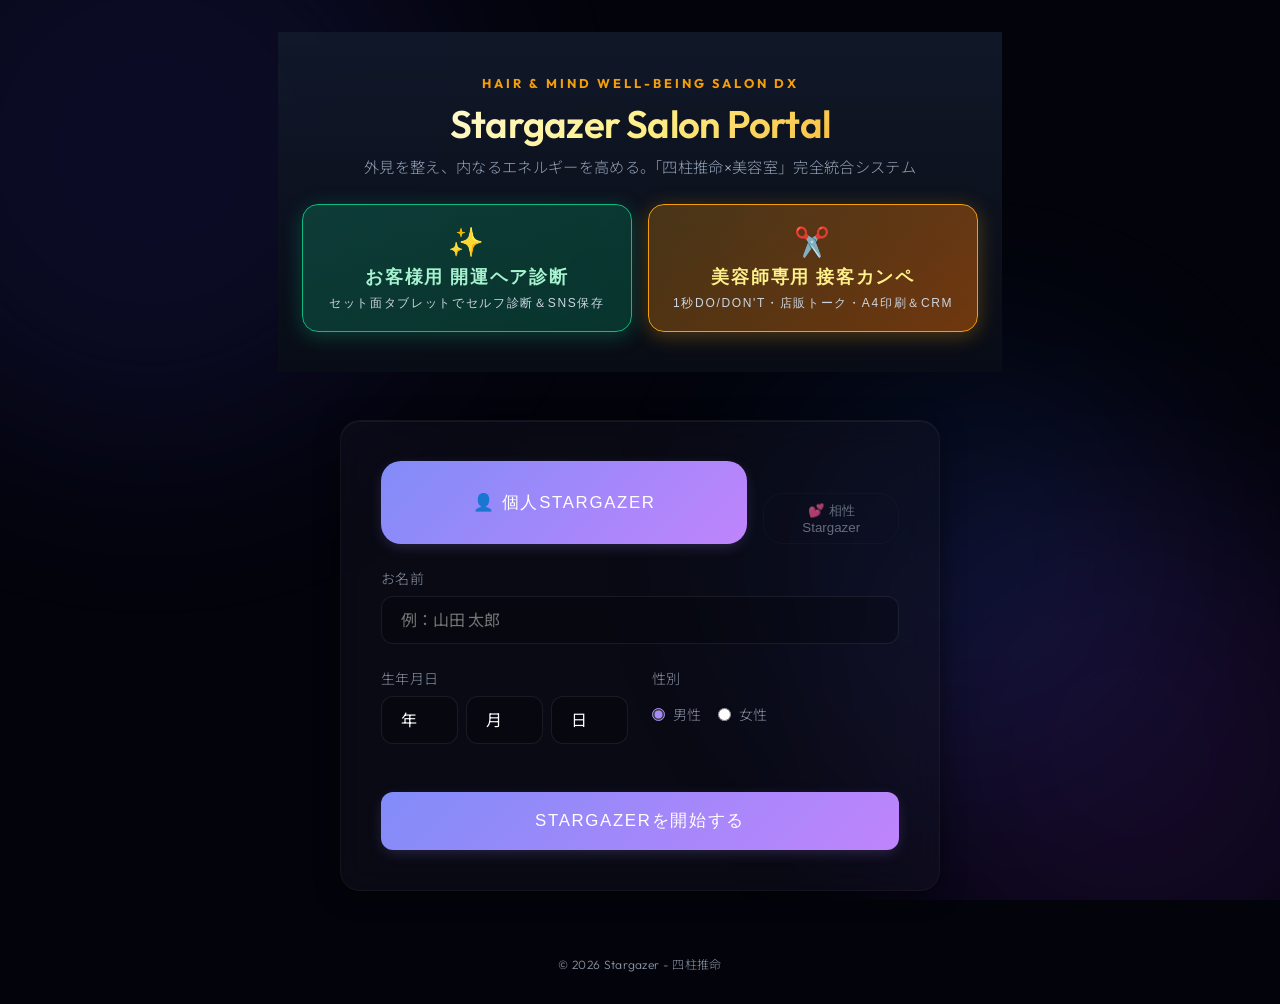
==== commit 32d13610: "feat: 四柱推命×美容室 店舗用システム（お客様用ヘア診断・スタイリスト接客カンペ・本格CRMカルテ台帳ダッシュボード・性別別最適化・SNS画像生成・A4カルテ印刷）" ====
--- a/index.html
+++ b/index.html
@@ -23,12 +23,28 @@
     </div>
 
     <main class="container">
-        <section class="hero glass-panel">
-            <h1 class="title" style="margin-bottom: 0;">Stargazer</h1>
-            <a href="metaverse.html" class="btn-primary"
-                style="display:inline-flex; align-items:center; justify-content:center; gap:0.5rem; margin-top:1.5rem; padding: 0.8rem 2rem; background: linear-gradient(135deg, #a18cd1 0%, #fbc2eb 100%); text-decoration:none; font-weight:bold; border-radius:30px; box-shadow: 0 4px 15px rgba(161, 140, 209, 0.4); transition: transform 0.3s;">
-                <span style="font-size:1.2rem;">🌌</span> 新感覚 Stargazer（3D版）へ
-            </a>
+        <section class="hero glass-panel" style="padding: 2.5rem 1.5rem; text-align: center; border: 1px solid var(--accent-gold); background: linear-gradient(180deg, rgba(18, 26, 43, 0.9) 0%, rgba(9, 13, 22, 0.95) 100%);">
+            <span style="font-size: 0.8rem; letter-spacing: 3px; color: #f59e0b; font-weight: 700; text-transform: uppercase;">Hair & Mind Well-Being Salon DX</span>
+            <h1 class="title" style="margin: 0.5rem 0; font-size: 2.4rem; background: linear-gradient(135deg, #fff 0%, #fef08a 50%, #f59e0b 100%); -webkit-background-clip: text; -webkit-text-fill-color: transparent;">Stargazer Salon Portal</h1>
+            <p style="font-size: 0.95rem; color: #94a3b8; max-width: 600px; margin: 0 auto 1.5rem auto; line-height: 1.6;">
+                外見を整え、内なるエネルギーを高める。「四柱推命×美容室」完全統合システム
+            </p>
+            
+            <div style="display:grid; grid-template-columns: repeat(auto-fit, minmax(240px, 1fr)); gap:1rem; max-width: 800px; margin: 0 auto;">
+                <a href="salon_customer.html" class="btn-primary"
+                    style="display:flex; flex-direction:column; align-items:center; justify-content:center; gap:0.4rem; padding: 1.2rem 1.5rem; background: linear-gradient(135deg, rgba(16, 185, 129, 0.25) 0%, rgba(6, 78, 59, 0.6) 100%); border: 1.5px solid #10b981; color:#ffffff; text-decoration:none; border-radius:16px; box-shadow: 0 4px 20px rgba(16, 185, 129, 0.3); transition: all 0.3s;">
+                    <span style="font-size:1.8rem;">✨</span>
+                    <strong style="font-size:1.1rem; color:#a7f3d0;">お客様用 開運ヘア診断</strong>
+                    <span style="font-size:0.75rem; color:#cbd5e1;">セット面タブレットでセルフ診断＆SNS保存</span>
+                </a>
+                
+                <a href="salon_cheat_sheet.html" class="btn-primary"
+                    style="display:flex; flex-direction:column; align-items:center; justify-content:center; gap:0.4rem; padding: 1.2rem 1.5rem; background: linear-gradient(135deg, rgba(245, 158, 11, 0.25) 0%, rgba(180, 83, 9, 0.6) 100%); border: 1.5px solid #f59e0b; color:#ffffff; text-decoration:none; border-radius:16px; box-shadow: 0 4px 20px rgba(245, 158, 11, 0.3); transition: all 0.3s;">
+                    <span style="font-size:1.8rem;">✂️</span>
+                    <strong style="font-size:1.1rem; color:#fef08a;">美容師専用 接客カンペ</strong>
+                    <span style="font-size:0.75rem; color:#cbd5e1;">1秒Do/Don't・店販トーク・A4印刷＆CRM</span>
+                </a>
+            </div>
         </section>
 
         <section class="card glass input-section">
@@ -1391,6 +1407,50 @@
             return { type: '普通', desc: '現実的な行動パターンやペースにおいて、極端な衝突はありません。お互いの歩み寄りで良好な関係を築けます。' };
         }
 
+        // 十二支季節マッピング（春:寅卯辰, 夏:巳午未, 秋:申酉戌, 冬:亥子丑）
+        function getBackgroundImage(tenkan, chishi) {
+            let season = '';
+            if (['寅', '卯', '辰'].includes(chishi)) season = '春';
+            else if (['巳', '午', '未'].includes(chishi)) season = '夏';
+            else if (['申', '酉', '戌'].includes(chishi)) season = '秋';
+            else if (['亥', '子', '丑'].includes(chishi)) season = '冬';
+
+            let ext = '.webp';
+            if (tenkan === '辛' && season === '秋') ext = '.png';
+
+            return encodeURI(`カメラ ロール/${tenkan}（${season}）${ext}`);
+        }
+
+        function getNatureImageProfile(tenkan, chishi) {
+            const STEM_INFO = {
+                '甲': { name: '大樹', icon: '🌲', element: '木', color: '#10b981' },
+                '乙': { name: '草花', icon: '🌿', element: '木', color: '#34d399' },
+                '丙': { name: '太陽', icon: '☀️', element: '火', color: '#f59e0b' },
+                '丁': { name: '灯火', icon: '🕯️', element: '火', color: '#fbbf24' },
+                '戊': { name: '山', icon: '⛰️', element: '土', color: '#d97706' },
+                '己': { name: '畑', icon: '🌾', element: '土', color: '#eab308' },
+                '庚': { name: '鉄', icon: '⚔️', element: '金', color: '#cbd5e1' },
+                '辛': { name: '宝石', icon: '💎', element: '金', color: '#38bdf8' },
+                '壬': { name: '海', icon: '🌊', element: '水', color: '#6366f1' },
+                '癸': { name: '雨', icon: '🌧️', element: '水', color: '#a855f7' }
+            };
+
+            let season = '';
+            if (['寅', '卯', '辰'].includes(chishi)) season = '春';
+            else if (['巳', '午', '未'].includes(chishi)) season = '夏';
+            else if (['申', '酉', '戌'].includes(chishi)) season = '秋';
+            else if (['亥', '子', '丑'].includes(chishi)) season = '冬';
+
+            const sInfo = STEM_INFO[tenkan] || { name: '自然', icon: '✨', element: '五行', color: '#fff' };
+            return {
+                title: `${season}の${sInfo.name}`,
+                color: sInfo.color,
+                icon: sInfo.icon,
+                season,
+                imageUrl: getBackgroundImage(tenkan, chishi)
+            };
+        }
+
         /**
          * 相性鑑定結果をDOMに追加
          */
@@ -1410,6 +1470,7 @@
 
             // --- 命式を並列表示するHelper ---
             function buildMeishikiTable(m, label) {
+                const prof = getNatureImageProfile(m.dayTenkan, m.dayChishi);
                 const rows = [
                     { rowLabel: '干支', dayVal: m.dayTenkan + m.dayChishi, monVal: m.monthTenkan + m.monthChishi, yearVal: m.yearTenkan + m.yearChishi },
                     { rowLabel: '蔵干', dayVal: m.zokanDay, monVal: m.zokanMonth, yearVal: m.zokanYear },
@@ -1438,8 +1499,14 @@
 
                 return `
                     <div style="flex:1; min-width:0;">
-                        <p style="text-align:center; font-size:0.9rem; color:var(--text-secondary); margin-bottom:0.5rem;">${label}</p>
-                        <div style="font-size:2rem; text-align:center; margin-bottom:0.4rem;">${NATURE_DATA[m.dayTenkan].icon}</div>
+                        <p style="text-align:center; font-size:0.95rem; color:#fff; font-weight:bold; margin-bottom:0.4rem;">${label}</p>
+                        <div style="width:100%; height:120px; border-radius:8px; overflow:hidden; margin-bottom:0.5rem; position:relative; border:1px solid rgba(255,255,255,0.15);">
+                            <img src="${prof.imageUrl}" alt="${prof.title}" style="width:100%; height:100%; object-fit:cover; display:block;" onerror="this.style.display='none'" />
+                            <div style="position:absolute; inset:0; background:linear-gradient(to top, rgba(0,0,0,0.7) 0%, transparent 60%);"></div>
+                            <span style="position:absolute; bottom:6px; left:6px; font-size:0.75rem; font-weight:bold; background:rgba(0,0,0,0.6); padding:2px 6px; border-radius:4px; color:${prof.color}; border:1px solid ${prof.color}66;">
+                                ${prof.icon} ${prof.title}
+                            </span>
+                        </div>
                         <table style="width:100%; border-collapse:collapse;">
                             <thead>${headerRow}</thead>
                             <tbody>${bodyRows}${footerRow}</tbody>
@@ -2210,6 +2277,23 @@
                 });
                 window.location.href = 'metaverse.html?' + params.toString();
             }
+
+            // トップの「新感覚 Stargazer（3D版）へ」ボタンをクリックした時
+            const topMvLink = e.target.closest('a[href="metaverse.html"]');
+            if (topMvLink) {
+                const name = document.getElementById('name')?.value;
+                const y = document.getElementById('birthday-year')?.value;
+                const m = document.getElementById('birthday-month')?.value;
+                const d = document.getElementById('birthday-day')?.value;
+                const gender = document.querySelector('input[name="gender"]:checked')?.value;
+                if (y && m && d) {
+                    localStorage.setItem('mv_name', name || 'Guest');
+                    localStorage.setItem('mv_gender', gender || 'male');
+                    localStorage.setItem('mv_y', y);
+                    localStorage.setItem('mv_m', m);
+                    localStorage.setItem('mv_d', d);
+                }
+            }
         });
 
     </script>
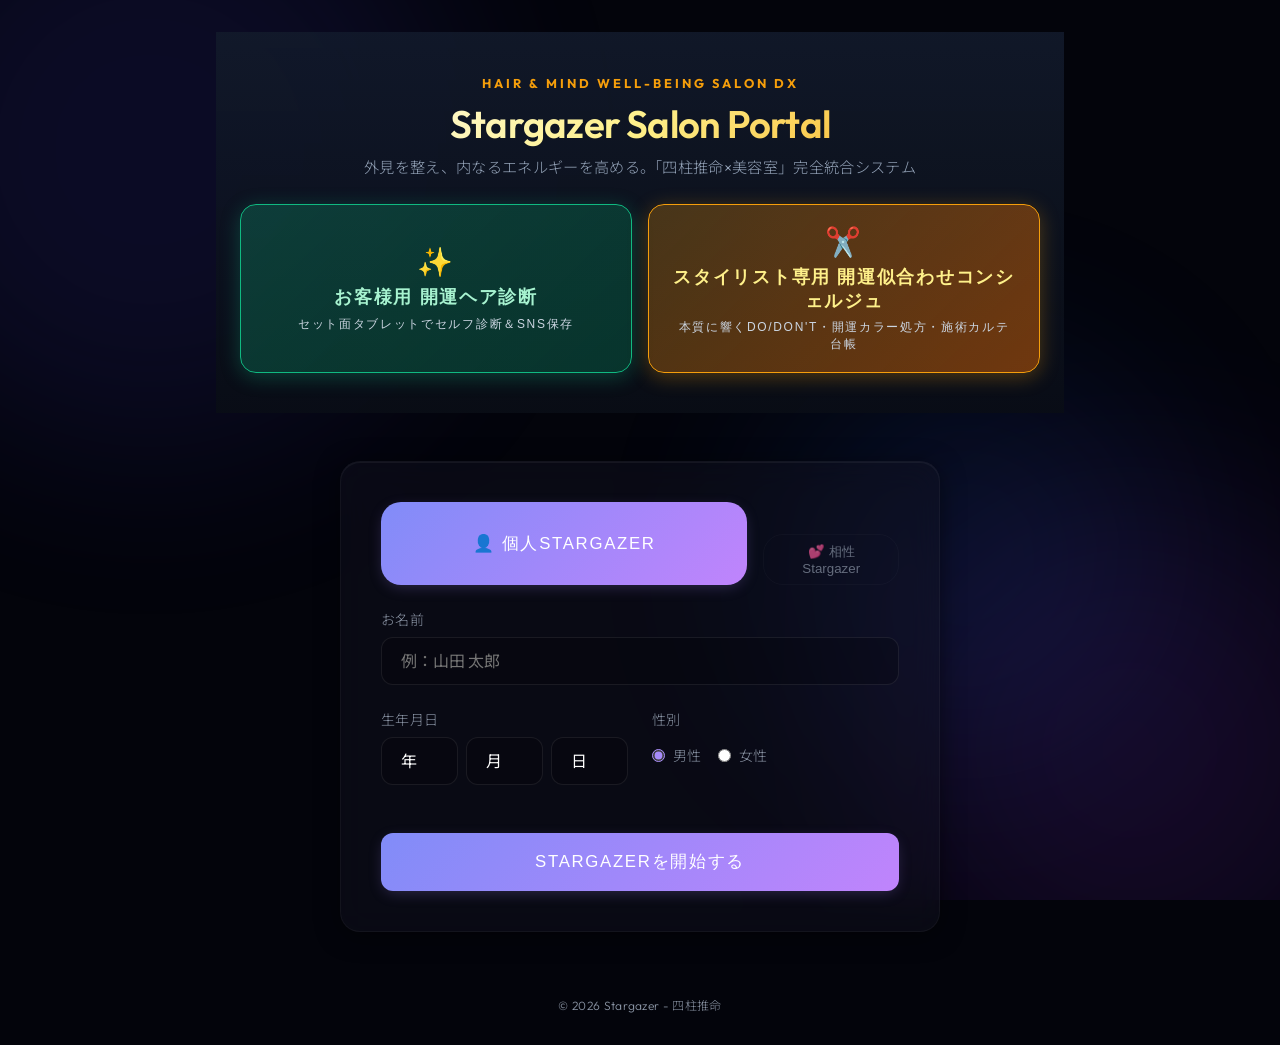
==== commit 4b4ac83b: "refactor: 「美容師専用接客カンペ」を「スタイリスト専用 開運似合わせコンシェルジュ」へブランドネーム刷新" ====
--- a/index.html
+++ b/index.html
@@ -41,8 +41,8 @@
                 <a href="salon_cheat_sheet.html" class="btn-primary"
                     style="display:flex; flex-direction:column; align-items:center; justify-content:center; gap:0.4rem; padding: 1.2rem 1.5rem; background: linear-gradient(135deg, rgba(245, 158, 11, 0.25) 0%, rgba(180, 83, 9, 0.6) 100%); border: 1.5px solid #f59e0b; color:#ffffff; text-decoration:none; border-radius:16px; box-shadow: 0 4px 20px rgba(245, 158, 11, 0.3); transition: all 0.3s;">
                     <span style="font-size:1.8rem;">✂️</span>
-                    <strong style="font-size:1.1rem; color:#fef08a;">美容師専用 接客カンペ</strong>
-                    <span style="font-size:0.75rem; color:#cbd5e1;">1秒Do/Don't・店販トーク・A4印刷＆CRM</span>
+                    <strong style="font-size:1.1rem; color:#fef08a;">スタイリスト専用 開運似合わせコンシェルジュ</strong>
+                    <span style="font-size:0.75rem; color:#cbd5e1;">本質に響くDo/Don't・開運カラー処方・施術カルテ台帳</span>
                 </a>
             </div>
         </section>
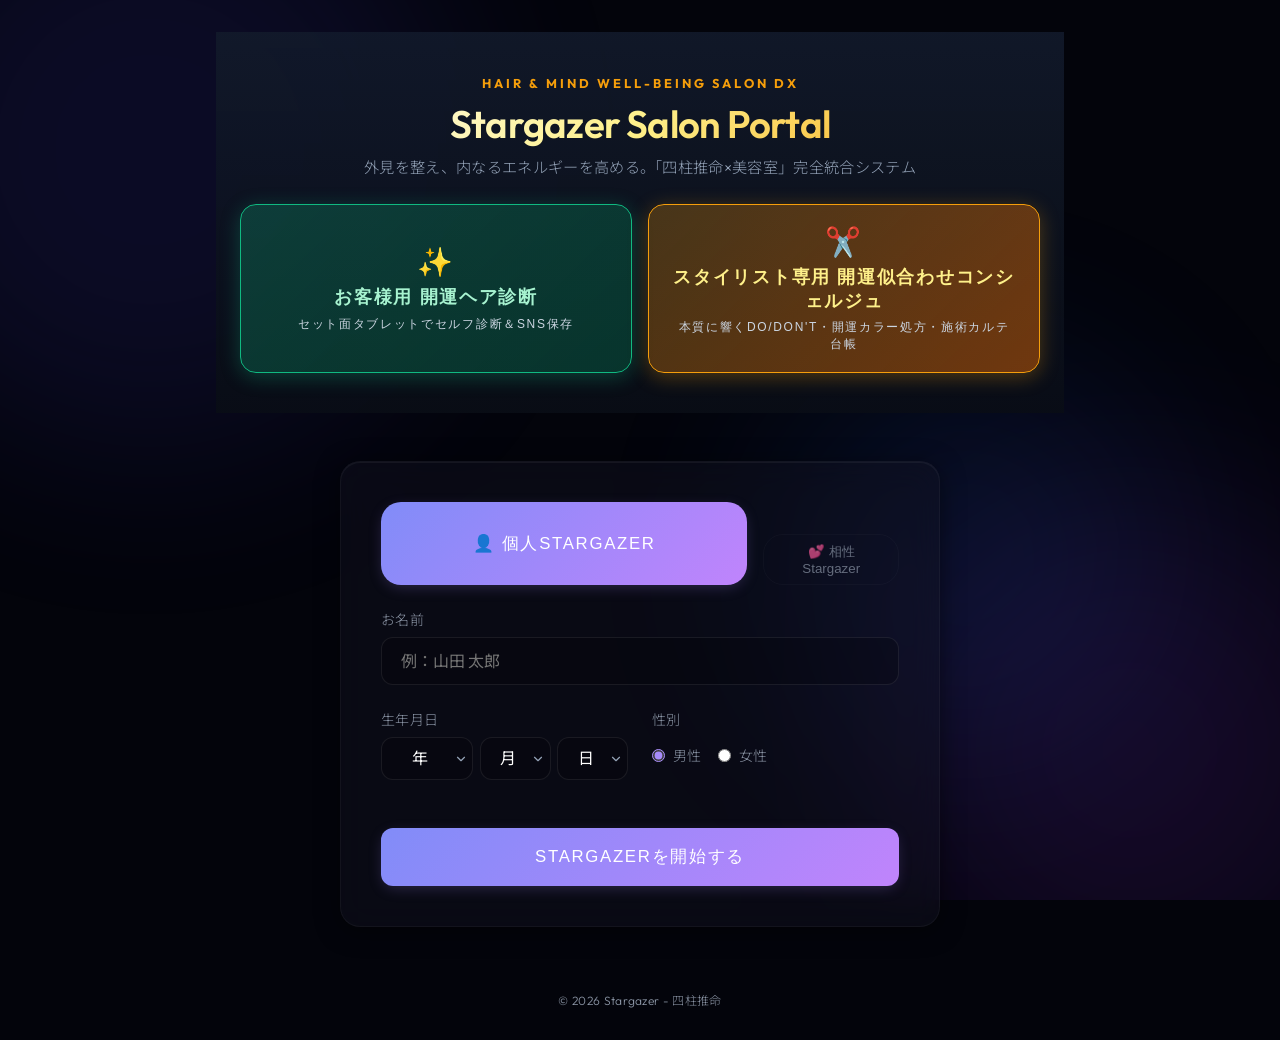
==== commit 9db61c6b: "feat(pwa): サロン専用アプリ化（PWA対応・オフライン爆速起動・オリジナルアイコン・ホーム画面追加）を完全実装" ====
--- a/index.html
+++ b/index.html
@@ -5,6 +5,16 @@
     <meta charset="UTF-8">
     <meta name="viewport" content="width=device-width, initial-scale=1.0">
     <title>Stargazer | 四柱推命鑑定</title>
+    <!-- PWA Settings -->
+    <link rel="manifest" href="manifest.json">
+    <meta name="theme-color" content="#0f172a">
+    <meta name="apple-mobile-web-app-capable" content="yes">
+    <meta name="apple-mobile-web-app-status-bar-style" content="black-translucent">
+    <meta name="apple-mobile-web-app-title" content="Stargazer">
+    <link rel="apple-touch-icon" href="icons/apple-touch-icon.png">
+    <link rel="icon" type="image/svg+xml" href="icons/icon.svg">
+    <link rel="icon" type="image/png" sizes="192x192" href="icons/icon-192.png">
+
     <link rel="preconnect" href="https://fonts.googleapis.com">
     <link rel="preconnect" href="https://fonts.gstatic.com" crossorigin>
     <link
@@ -2297,6 +2307,16 @@
         });
 
     </script>
+    <script>
+        // PWA Service Worker 登録
+        if ('serviceWorker' in navigator) {
+            window.addEventListener('load', () => {
+                navigator.serviceWorker.register('./sw.js')
+                    .then((reg) => console.log('✅ ServiceWorker Registered! Scope:', reg.scope))
+                    .catch((err) => console.warn('ServiceWorker Registration failed:', err));
+            });
+        }
+    </script>
 </body>
 
 </html>
--- a/styles.css
+++ b/styles.css
@@ -187,14 +187,42 @@
 }
 
 .birthday-selects {
-    display: flex;
-    gap: 0.5rem;
+    display: grid;
+    grid-template-columns: 1.3fr 1fr 1fr;
+    gap: 0.4rem;
+    width: 100%;
+    max-width: 100%;
+    box-sizing: border-box;
 }
 
 .birthday-selects select {
-    flex: 1;
+    width: 100%;
     min-width: 0;
-    padding-right: 0.5rem;
+    box-sizing: border-box;
+    padding: 0.65rem 0.35rem;
+    text-align: center;
+    text-align-last: center;
+    -webkit-appearance: none;
+    appearance: none;
+    background-image: url("data:image/svg+xml;charset=UTF-8,%3csvg xmlns='http://www.w3.org/2000/svg' viewBox='0 0 24 24' fill='none' stroke='%2394a3b8' stroke-width='2' stroke-linecap='round' stroke-linejoin='round'%3e%3cpolyline points='6 9 12 15 18 9'%3e%3c/polyline%3e%3c/svg%3e");
+    background-repeat: no-repeat;
+    background-position: right 0.3rem center;
+    background-size: 0.85em;
+    padding-right: 1.2rem;
+}
+
+@media (max-width: 480px) {
+    .birthday-selects {
+        grid-template-columns: 1.25fr 1fr 1fr;
+        gap: 0.3rem;
+    }
+    .birthday-selects select {
+        padding: 0.6rem 0.2rem;
+        padding-right: 1rem;
+        font-size: 0.82rem;
+        background-position: right 0.15rem center;
+        background-size: 0.75em;
+    }
 }
 
 
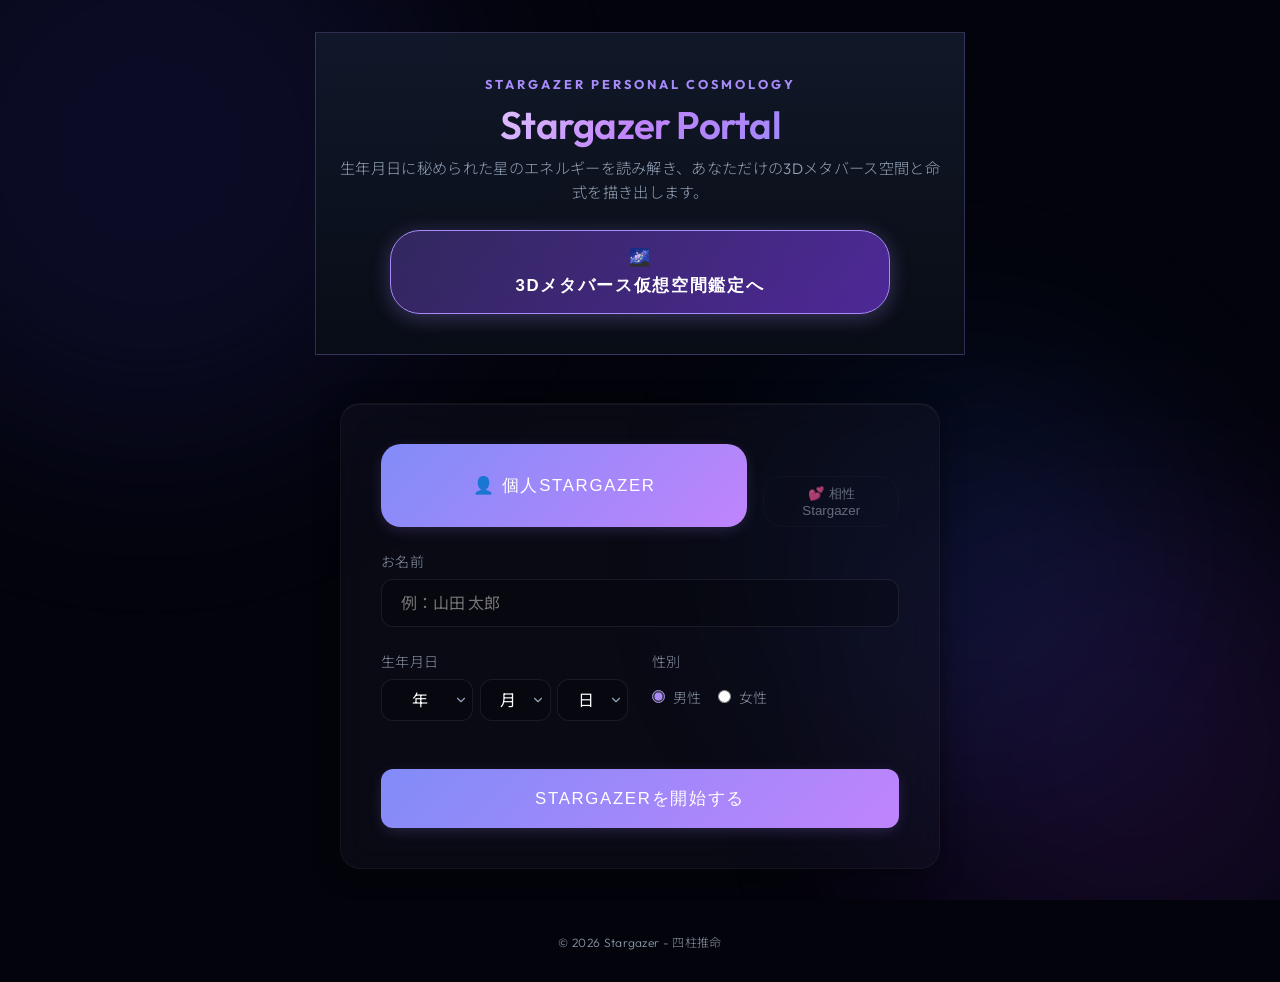
==== commit f1c5c2ba: "feat(routing): 占い・メタバースの世界と美容室専用の世界を完全に分離しsalon_index.htmlを新設" ====
--- a/index.html
+++ b/index.html
@@ -33,26 +33,17 @@
     </div>
 
     <main class="container">
-        <section class="hero glass-panel" style="padding: 2.5rem 1.5rem; text-align: center; border: 1px solid var(--accent-gold); background: linear-gradient(180deg, rgba(18, 26, 43, 0.9) 0%, rgba(9, 13, 22, 0.95) 100%);">
-            <span style="font-size: 0.8rem; letter-spacing: 3px; color: #f59e0b; font-weight: 700; text-transform: uppercase;">Hair & Mind Well-Being Salon DX</span>
-            <h1 class="title" style="margin: 0.5rem 0; font-size: 2.4rem; background: linear-gradient(135deg, #fff 0%, #fef08a 50%, #f59e0b 100%); -webkit-background-clip: text; -webkit-text-fill-color: transparent;">Stargazer Salon Portal</h1>
+        <section class="hero glass-panel" style="padding: 2.5rem 1.5rem; text-align: center; border: 1px solid var(--accent-glow); background: linear-gradient(180deg, rgba(18, 26, 43, 0.9) 0%, rgba(9, 13, 22, 0.95) 100%);">
+            <span style="font-size: 0.8rem; letter-spacing: 3px; color: #a78bfa; font-weight: 700; text-transform: uppercase;">Stargazer Personal Cosmology</span>
+            <h1 class="title" style="margin: 0.5rem 0; font-size: 2.4rem; background: linear-gradient(135deg, #fff 0%, #c084fc 50%, #818cf8 100%); -webkit-background-clip: text; -webkit-text-fill-color: transparent;">Stargazer Portal</h1>
             <p style="font-size: 0.95rem; color: #94a3b8; max-width: 600px; margin: 0 auto 1.5rem auto; line-height: 1.6;">
-                外見を整え、内なるエネルギーを高める。「四柱推命×美容室」完全統合システム
+                生年月日に秘められた星のエネルギーを読み解き、あなただけの3Dメタバース空間と命式を描き出します。
             </p>
             
-            <div style="display:grid; grid-template-columns: repeat(auto-fit, minmax(240px, 1fr)); gap:1rem; max-width: 800px; margin: 0 auto;">
-                <a href="salon_customer.html" class="btn-primary"
-                    style="display:flex; flex-direction:column; align-items:center; justify-content:center; gap:0.4rem; padding: 1.2rem 1.5rem; background: linear-gradient(135deg, rgba(16, 185, 129, 0.25) 0%, rgba(6, 78, 59, 0.6) 100%); border: 1.5px solid #10b981; color:#ffffff; text-decoration:none; border-radius:16px; box-shadow: 0 4px 20px rgba(16, 185, 129, 0.3); transition: all 0.3s;">
-                    <span style="font-size:1.8rem;">✨</span>
-                    <strong style="font-size:1.1rem; color:#a7f3d0;">お客様用 開運ヘア診断</strong>
-                    <span style="font-size:0.75rem; color:#cbd5e1;">セット面タブレットでセルフ診断＆SNS保存</span>
-                </a>
-                
-                <a href="salon_cheat_sheet.html" class="btn-primary"
-                    style="display:flex; flex-direction:column; align-items:center; justify-content:center; gap:0.4rem; padding: 1.2rem 1.5rem; background: linear-gradient(135deg, rgba(245, 158, 11, 0.25) 0%, rgba(180, 83, 9, 0.6) 100%); border: 1.5px solid #f59e0b; color:#ffffff; text-decoration:none; border-radius:16px; box-shadow: 0 4px 20px rgba(245, 158, 11, 0.3); transition: all 0.3s;">
-                    <span style="font-size:1.8rem;">✂️</span>
-                    <strong style="font-size:1.1rem; color:#fef08a;">スタイリスト専用 開運似合わせコンシェルジュ</strong>
-                    <span style="font-size:0.75rem; color:#cbd5e1;">本質に響くDo/Don't・開運カラー処方・施術カルテ台帳</span>
+            <div style="display:flex; justify-content:center; max-width: 500px; margin: 0 auto;">
+                <a href="metaverse.html" class="btn-primary"
+                    style="display:flex; flex-direction:column; align-items:center; justify-content:center; gap:0.4rem; padding: 1rem 2rem; background: linear-gradient(135deg, rgba(139, 92, 246, 0.3) 0%, rgba(124, 58, 237, 0.6) 100%); border: 1.5px solid #a78bfa; color:#ffffff; text-decoration:none; border-radius:30px; box-shadow: 0 4px 20px rgba(167, 139, 250, 0.3); transition: all 0.3s; font-weight: 700; width: 100%;">
+                    <span>🌌</span> 3Dメタバース仮想空間鑑定へ
                 </a>
             </div>
         </section>
